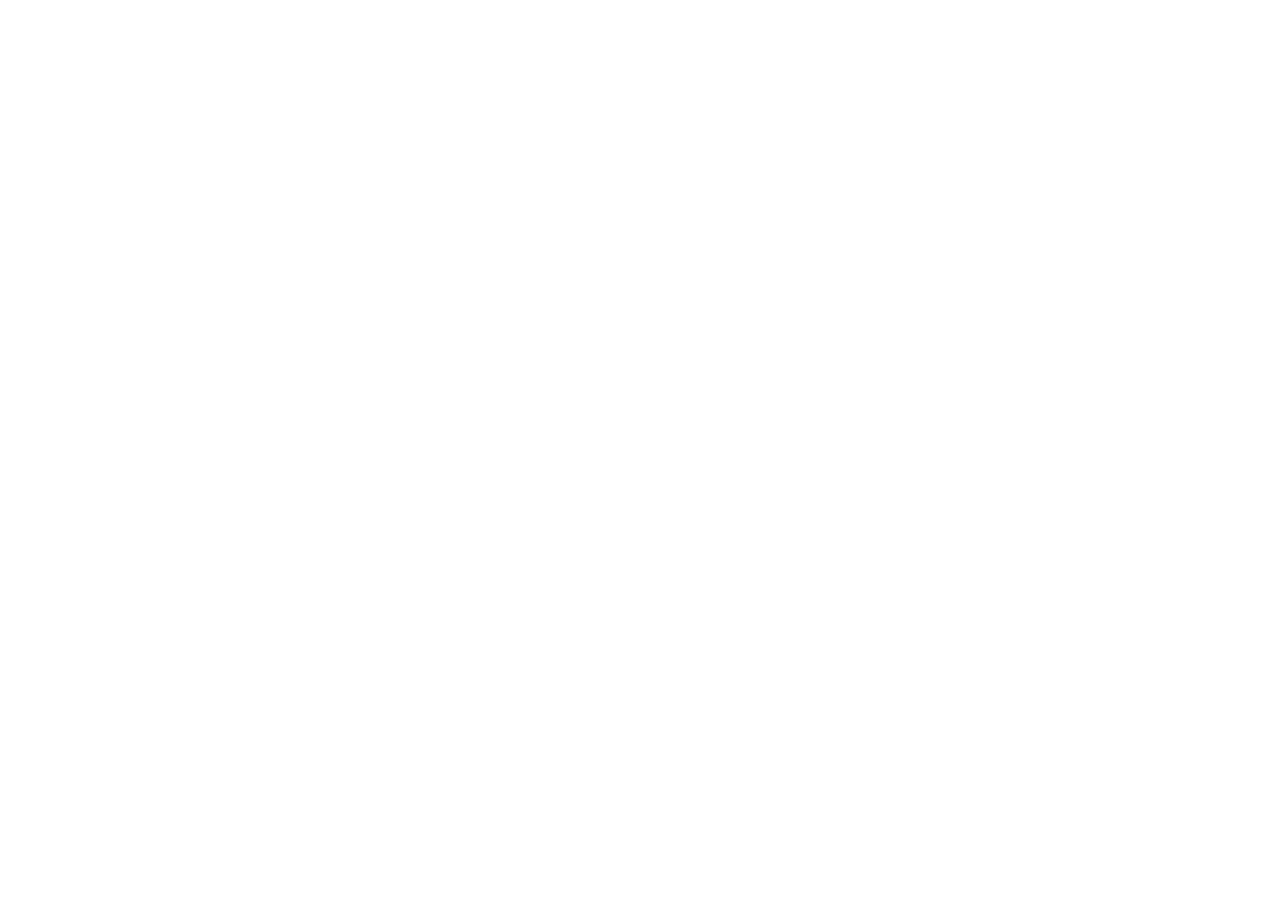
==== index.html @ f28dca0d "init project" ====
<!DOCTYPE html>
<html lang="zh-CN">
<head>
    <meta charset="UTF-8">
    <meta name="viewport" content="width=device-width, initial-scale=1.0, maximum-scale=1.0, minimum-scale=1.0,user-scalable=no">
    <meta http-equiv="X-UA-Compatible" content="ie=edge">
    <title>Document</title>
</head>
<body>

</body>
</html>
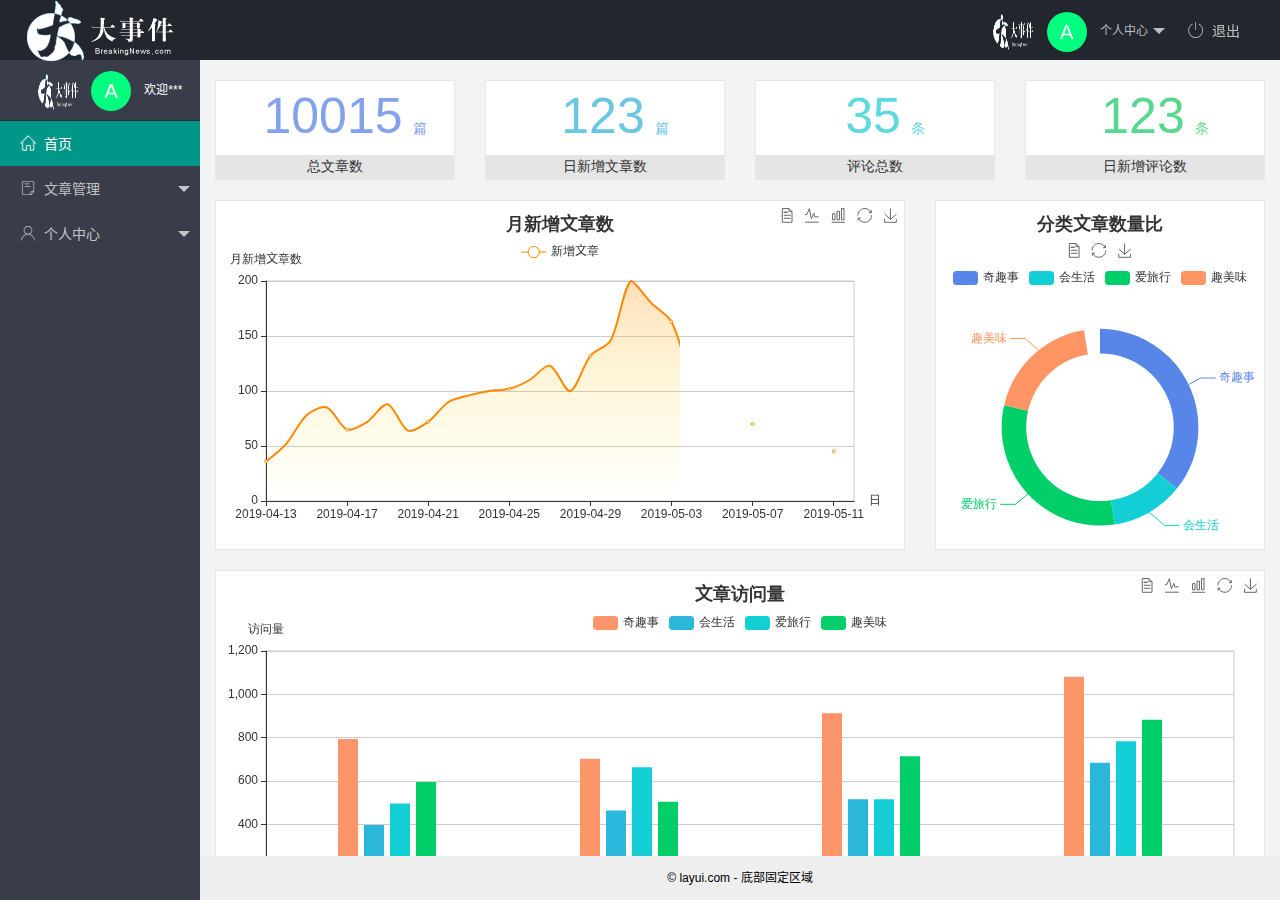
==== commit 247dc248: "完成了主页开发" ====
--- a/index.html
+++ b/index.html
@@ -1,12 +1,88 @@
 <!DOCTYPE html>
 <html lang="zh-CN">
+
 <head>
     <meta charset="UTF-8">
-    <meta name="viewport" content="width=device-width, initial-scale=1.0, maximum-scale=1.0, minimum-scale=1.0,user-scalable=no">
+    <meta name="viewport"
+        content="width=device-width, initial-scale=1.0, maximum-scale=1.0, minimum-scale=1.0,user-scalable=no">
     <meta http-equiv="X-UA-Compatible" content="ie=edge">
-    <title>Document</title>
+    <title>后台主页</title>
+    <link rel="stylesheet" href="./assets/lib/layui/css/layui.css">
+    <link rel="stylesheet" href="./assets/fonts/iconfont.css">
+    <link rel="stylesheet" href="./assets/css/index.css">
 </head>
-<body>
 
+<body class="layui-layout-body">
+    <div class="layui-layout layui-layout-admin">
+        <div class="layui-header">
+            <div class="layui-logo">
+                <img src="./assets/images/logo.png" alt="">
+            </div>
+            <!-- 头部区域（可配合layui已有的水平导航） -->
+            <ul class="layui-nav layui-layout-right">
+                <li class="layui-nav-item">
+                    <a href="javascript:;" class="userinfo">
+                        <img src="./assets/images/logo.png" class="layui-nav-img">
+                        <span class="user-avatar">A</span>
+                        个人中心
+                    </a>
+                    <dl class="layui-nav-child">
+                        <dd><a href="">基本资料</a></dd>
+                        <dd><a href="">更换头像</a></dd>
+                        <dd><a href="">重置密码</a></dd>
+                    </dl>
+                </li>
+                <li class="layui-nav-item">
+                    <a href="javascript:;" id="btnLogout"><span class="iconfont icon-tuichu"></span>退出</a>
+                </li>
+            </ul>
+        </div>
+
+        <div class="layui-side layui-bg-black">
+            <div class="layui-side-scroll">
+                <div class="userinfo">
+                    <img src="./assets/images/logo.png" class="layui-nav-img">
+                    <span class="user-avatar">A</span>
+                    <span id="welcome">欢迎***</span>
+                </div>
+                <!-- 左侧导航区域（可配合layui已有的垂直导航） -->
+                <ul class="layui-nav layui-nav-tree" lay-shrink="all">
+                    <li class="layui-nav-item layui-this"><a href="./home/dashboard.html" target="fm"><span
+                                class="iconfont icon-home"></span>首页</a></li>
+                    <li class="layui-nav-item">
+                        <a class="" href="javascript:;"><span class="iconfont icon-16"></span>文章管理</a>
+                        <dl class="layui-nav-child">
+                            <dd><a href="javascript:;"><i class="layui-icon layui-icon-app"></i> 文章类别</a></dd>
+                            <dd><a href="javascript:;"><i class="layui-icon layui-icon-app"></i>文章列表</a></dd>
+                            <dd><a href="javascript:;"><i class="layui-icon layui-icon-app"></i>发表文章</a></dd>
+                        </dl>
+                    </li>
+                    <li class="layui-nav-item">
+                        <a href="javascript:;"><span class="iconfont icon-user"></span>个人中心</a>
+                        <dl class="layui-nav-child">
+                            <dd><a href="javascript:;"><i class="layui-icon layui-icon-app"></i>基本资料</a></dd>
+                            <dd><a href="javascript:;"><i class="layui-icon layui-icon-app"></i>更换头像</a></dd>
+                            <dd><a href="javascript:;"><i class="layui-icon layui-icon-app"></i>重置密码</a></dd>
+                        </dl>
+                    </li>
+                </ul>
+            </div>
+        </div>
+
+        <div class="layui-body">
+            <!-- 内容主体区域 -->
+            <iframe src="./home/dashboard.html" frameborder="0" name="fm"></iframe>
+        </div>
+
+        <div class="layui-footer">
+            <!-- 底部固定区域 -->
+            © layui.com - 底部固定区域
+        </div>
+    </div>
+    <script src="./assets/lib/layui/layui.all.js"></script>
+    <script src="./assets/lib/jquery.js"></script>
+    <script src="./assets/js/baseAPI.js"></script>
+    <script src="./assets/js/index.js"></script>
 </body>
+
 </html>--- a/assets/lib/layui/css/layui.css
+++ b/assets/lib/layui/css/layui.css
@@ -0,0 +1,2 @@
+/** layui-v2.5.5 MIT License By https://www.layui.com */
+ .layui-inline,img{display:inline-block;vertical-align:middle}h1,h2,h3,h4,h5,h6{font-weight:400}.layui-edge,.layui-header,.layui-inline,.layui-main{position:relative}.layui-body,.layui-edge,.layui-elip{overflow:hidden}.layui-btn,.layui-edge,.layui-inline,img{vertical-align:middle}.layui-btn,.layui-disabled,.layui-icon,.layui-unselect{-moz-user-select:none;-webkit-user-select:none;-ms-user-select:none}.layui-elip,.layui-form-checkbox span,.layui-form-pane .layui-form-label{text-overflow:ellipsis;white-space:nowrap}.layui-breadcrumb,.layui-tree-btnGroup{visibility:hidden}blockquote,body,button,dd,div,dl,dt,form,h1,h2,h3,h4,h5,h6,input,li,ol,p,pre,td,textarea,th,ul{margin:0;padding:0;-webkit-tap-highlight-color:rgba(0,0,0,0)}a:active,a:hover{outline:0}img{border:none}li{list-style:none}table{border-collapse:collapse;border-spacing:0}h4,h5,h6{font-size:100%}button,input,optgroup,option,select,textarea{font-family:inherit;font-size:inherit;font-style:inherit;font-weight:inherit;outline:0}pre{white-space:pre-wrap;white-space:-moz-pre-wrap;white-space:-pre-wrap;white-space:-o-pre-wrap;word-wrap:break-word}body{line-height:24px;font:14px Helvetica Neue,Helvetica,PingFang SC,Tahoma,Arial,sans-serif}hr{height:1px;margin:10px 0;border:0;clear:both}a{color:#333;text-decoration:none}a:hover{color:#777}a cite{font-style:normal;*cursor:pointer}.layui-border-box,.layui-border-box *{box-sizing:border-box}.layui-box,.layui-box *{box-sizing:content-box}.layui-clear{clear:both;*zoom:1}.layui-clear:after{content:'\20';clear:both;*zoom:1;display:block;height:0}.layui-inline{*display:inline;*zoom:1}.layui-edge{display:inline-block;width:0;height:0;border-width:6px;border-style:dashed;border-color:transparent}.layui-edge-top{top:-4px;border-bottom-color:#999;border-bottom-style:solid}.layui-edge-right{border-left-color:#999;border-left-style:solid}.layui-edge-bottom{top:2px;border-top-color:#999;border-top-style:solid}.layui-edge-left{border-right-color:#999;border-right-style:solid}.layui-disabled,.layui-disabled:hover{color:#d2d2d2!important;cursor:not-allowed!important}.layui-circle{border-radius:100%}.layui-show{display:block!important}.layui-hide{display:none!important}@font-face{font-family:layui-icon;src:url(../font/iconfont.eot?v=250);src:url(../font/iconfont.eot?v=250#iefix) format('embedded-opentype'),url(../font/iconfont.woff2?v=250) format('woff2'),url(../font/iconfont.woff?v=250) format('woff'),url(../font/iconfont.ttf?v=250) format('truetype'),url(../font/iconfont.svg?v=250#layui-icon) format('svg')}.layui-icon{font-family:layui-icon!important;font-size:16px;font-style:normal;-webkit-font-smoothing:antialiased;-moz-osx-font-smoothing:grayscale}.layui-icon-reply-fill:before{content:"\e611"}.layui-icon-set-fill:before{content:"\e614"}.layui-icon-menu-fill:before{content:"\e60f"}.layui-icon-search:before{content:"\e615"}.layui-icon-share:before{content:"\e641"}.layui-icon-set-sm:before{content:"\e620"}.layui-icon-engine:before{content:"\e628"}.layui-icon-close:before{content:"\1006"}.layui-icon-close-fill:before{content:"\1007"}.layui-icon-chart-screen:before{content:"\e629"}.layui-icon-star:before{content:"\e600"}.layui-icon-circle-dot:before{content:"\e617"}.layui-icon-chat:before{content:"\e606"}.layui-icon-release:before{content:"\e609"}.layui-icon-list:before{content:"\e60a"}.layui-icon-chart:before{content:"\e62c"}.layui-icon-ok-circle:before{content:"\1005"}.layui-icon-layim-theme:before{content:"\e61b"}.layui-icon-table:before{content:"\e62d"}.layui-icon-right:before{content:"\e602"}.layui-icon-left:before{content:"\e603"}.layui-icon-cart-simple:before{content:"\e698"}.layui-icon-face-cry:before{content:"\e69c"}.layui-icon-face-smile:before{content:"\e6af"}.layui-icon-survey:before{content:"\e6b2"}.layui-icon-tree:before{content:"\e62e"}.layui-icon-upload-circle:before{content:"\e62f"}.layui-icon-add-circle:before{content:"\e61f"}.layui-icon-download-circle:before{content:"\e601"}.layui-icon-templeate-1:before{content:"\e630"}.layui-icon-util:before{content:"\e631"}.layui-icon-face-surprised:before{content:"\e664"}.layui-icon-edit:before{content:"\e642"}.layui-icon-speaker:before{content:"\e645"}.layui-icon-down:before{content:"\e61a"}.layui-icon-file:before{content:"\e621"}.layui-icon-layouts:before{content:"\e632"}.layui-icon-rate-half:before{content:"\e6c9"}.layui-icon-add-circle-fine:before{content:"\e608"}.layui-icon-prev-circle:before{content:"\e633"}.layui-icon-read:before{content:"\e705"}.layui-icon-404:before{content:"\e61c"}.layui-icon-carousel:before{content:"\e634"}.layui-icon-help:before{content:"\e607"}.layui-icon-code-circle:before{content:"\e635"}.layui-icon-water:before{content:"\e636"}.layui-icon-username:before{content:"\e66f"}.layui-icon-find-fill:before{content:"\e670"}.layui-icon-about:before{content:"\e60b"}.layui-icon-location:before{content:"\e715"}.layui-icon-up:before{content:"\e619"}.layui-icon-pause:before{content:"\e651"}.layui-icon-date:before{content:"\e637"}.layui-icon-layim-uploadfile:before{content:"\e61d"}.layui-icon-delete:before{content:"\e640"}.layui-icon-play:before{content:"\e652"}.layui-icon-top:before{content:"\e604"}.layui-icon-friends:before{content:"\e612"}.layui-icon-refresh-3:before{content:"\e9aa"}.layui-icon-ok:before{content:"\e605"}.layui-icon-layer:before{content:"\e638"}.layui-icon-face-smile-fine:before{content:"\e60c"}.layui-icon-dollar:before{content:"\e659"}.layui-icon-group:before{content:"\e613"}.layui-icon-layim-download:before{content:"\e61e"}.layui-icon-picture-fine:before{content:"\e60d"}.layui-icon-link:before{content:"\e64c"}.layui-icon-diamond:before{content:"\e735"}.layui-icon-log:before{content:"\e60e"}.layui-icon-rate-solid:before{content:"\e67a"}.layui-icon-fonts-del:before{content:"\e64f"}.layui-icon-unlink:before{content:"\e64d"}.layui-icon-fonts-clear:before{content:"\e639"}.layui-icon-triangle-r:before{content:"\e623"}.layui-icon-circle:before{content:"\e63f"}.layui-icon-radio:before{content:"\e643"}.layui-icon-align-center:before{content:"\e647"}.layui-icon-align-right:before{content:"\e648"}.layui-icon-align-left:before{content:"\e649"}.layui-icon-loading-1:before{content:"\e63e"}.layui-icon-return:before{content:"\e65c"}.layui-icon-fonts-strong:before{content:"\e62b"}.layui-icon-upload:before{content:"\e67c"}.layui-icon-dialogue:before{content:"\e63a"}.layui-icon-video:before{content:"\e6ed"}.layui-icon-headset:before{content:"\e6fc"}.layui-icon-cellphone-fine:before{content:"\e63b"}.layui-icon-add-1:before{content:"\e654"}.layui-icon-face-smile-b:before{content:"\e650"}.layui-icon-fonts-html:before{content:"\e64b"}.layui-icon-form:before{content:"\e63c"}.layui-icon-cart:before{content:"\e657"}.layui-icon-camera-fill:before{content:"\e65d"}.layui-icon-tabs:before{content:"\e62a"}.layui-icon-fonts-code:before{content:"\e64e"}.layui-icon-fire:before{content:"\e756"}.layui-icon-set:before{content:"\e716"}.layui-icon-fonts-u:before{content:"\e646"}.layui-icon-triangle-d:before{content:"\e625"}.layui-icon-tips:before{content:"\e702"}.layui-icon-picture:before{content:"\e64a"}.layui-icon-more-vertical:before{content:"\e671"}.layui-icon-flag:before{content:"\e66c"}.layui-icon-loading:before{content:"\e63d"}.layui-icon-fonts-i:before{content:"\e644"}.layui-icon-refresh-1:before{content:"\e666"}.layui-icon-rmb:before{content:"\e65e"}.layui-icon-home:before{content:"\e68e"}.layui-icon-user:before{content:"\e770"}.layui-icon-notice:before{content:"\e667"}.layui-icon-login-weibo:before{content:"\e675"}.layui-icon-voice:before{content:"\e688"}.layui-icon-upload-drag:before{content:"\e681"}.layui-icon-login-qq:before{content:"\e676"}.layui-icon-snowflake:before{content:"\e6b1"}.layui-icon-file-b:before{content:"\e655"}.layui-icon-template:before{content:"\e663"}.layui-icon-auz:before{content:"\e672"}.layui-icon-console:before{content:"\e665"}.layui-icon-app:before{content:"\e653"}.layui-icon-prev:before{content:"\e65a"}.layui-icon-website:before{content:"\e7ae"}.layui-icon-next:before{content:"\e65b"}.layui-icon-component:before{content:"\e857"}.layui-icon-more:before{content:"\e65f"}.layui-icon-login-wechat:before{content:"\e677"}.layui-icon-shrink-right:before{content:"\e668"}.layui-icon-spread-left:before{content:"\e66b"}.layui-icon-camera:before{content:"\e660"}.layui-icon-note:before{content:"\e66e"}.layui-icon-refresh:before{content:"\e669"}.layui-icon-female:before{content:"\e661"}.layui-icon-male:before{content:"\e662"}.layui-icon-password:before{content:"\e673"}.layui-icon-senior:before{content:"\e674"}.layui-icon-theme:before{content:"\e66a"}.layui-icon-tread:before{content:"\e6c5"}.layui-icon-praise:before{content:"\e6c6"}.layui-icon-star-fill:before{content:"\e658"}.layui-icon-rate:before{content:"\e67b"}.layui-icon-template-1:before{content:"\e656"}.layui-icon-vercode:before{content:"\e679"}.layui-icon-cellphone:before{content:"\e678"}.layui-icon-screen-full:before{content:"\e622"}.layui-icon-screen-restore:before{content:"\e758"}.layui-icon-cols:before{content:"\e610"}.layui-icon-export:before{content:"\e67d"}.layui-icon-print:before{content:"\e66d"}.layui-icon-slider:before{content:"\e714"}.layui-icon-addition:before{content:"\e624"}.layui-icon-subtraction:before{content:"\e67e"}.layui-icon-service:before{content:"\e626"}.layui-icon-transfer:before{content:"\e691"}.layui-main{width:1140px;margin:0 auto}.layui-header{z-index:1000;height:60px}.layui-header a:hover{transition:all .5s;-webkit-transition:all .5s}.layui-side{position:fixed;left:0;top:0;bottom:0;z-index:999;width:200px;overflow-x:hidden}.layui-side-scroll{position:relative;width:220px;height:100%;overflow-x:hidden}.layui-body{position:absolute;left:200px;right:0;top:0;bottom:0;z-index:998;width:auto;overflow-y:auto;box-sizing:border-box}.layui-layout-body{overflow:hidden}.layui-layout-admin .layui-header{background-color:#23262E}.layui-layout-admin .layui-side{top:60px;width:200px;overflow-x:hidden}.layui-layout-admin .layui-body{position:fixed;top:60px;bottom:44px}.layui-layout-admin .layui-main{width:auto;margin:0 15px}.layui-layout-admin .layui-footer{position:fixed;left:200px;right:0;bottom:0;height:44px;line-height:44px;padding:0 15px;background-color:#eee}.layui-layout-admin .layui-logo{position:absolute;left:0;top:0;width:200px;height:100%;line-height:60px;text-align:center;color:#009688;font-size:16px}.layui-layout-admin .layui-header .layui-nav{background:0 0}.layui-layout-left{position:absolute!important;left:200px;top:0}.layui-layout-right{position:absolute!important;right:0;top:0}.layui-container{position:relative;margin:0 auto;padding:0 15px;box-sizing:border-box}.layui-fluid{position:relative;margin:0 auto;padding:0 15px}.layui-row:after,.layui-row:before{content:'';display:block;clear:both}.layui-col-lg1,.layui-col-lg10,.layui-col-lg11,.layui-col-lg12,.layui-col-lg2,.layui-col-lg3,.layui-col-lg4,.layui-col-lg5,.layui-col-lg6,.layui-col-lg7,.layui-col-lg8,.layui-col-lg9,.layui-col-md1,.layui-col-md10,.layui-col-md11,.layui-col-md12,.layui-col-md2,.layui-col-md3,.layui-col-md4,.layui-col-md5,.layui-col-md6,.layui-col-md7,.layui-col-md8,.layui-col-md9,.layui-col-sm1,.layui-col-sm10,.layui-col-sm11,.layui-col-sm12,.layui-col-sm2,.layui-col-sm3,.layui-col-sm4,.layui-col-sm5,.layui-col-sm6,.layui-col-sm7,.layui-col-sm8,.layui-col-sm9,.layui-col-xs1,.layui-col-xs10,.layui-col-xs11,.layui-col-xs12,.layui-col-xs2,.layui-col-xs3,.layui-col-xs4,.layui-col-xs5,.layui-col-xs6,.layui-col-xs7,.layui-col-xs8,.layui-col-xs9{position:relative;display:block;box-sizing:border-box}.layui-col-xs1,.layui-col-xs10,.layui-col-xs11,.layui-col-xs12,.layui-col-xs2,.layui-col-xs3,.layui-col-xs4,.layui-col-xs5,.layui-col-xs6,.layui-col-xs7,.layui-col-xs8,.layui-col-xs9{float:left}.layui-col-xs1{width:8.33333333%}.layui-col-xs2{width:16.66666667%}.layui-col-xs3{width:25%}.layui-col-xs4{width:33.33333333%}.layui-col-xs5{width:41.66666667%}.layui-col-xs6{width:50%}.layui-col-xs7{width:58.33333333%}.layui-col-xs8{width:66.66666667%}.layui-col-xs9{width:75%}.layui-col-xs10{width:83.33333333%}.layui-col-xs11{width:91.66666667%}.layui-col-xs12{width:100%}.layui-col-xs-offset1{margin-left:8.33333333%}.layui-col-xs-offset2{margin-left:16.66666667%}.layui-col-xs-offset3{margin-left:25%}.layui-col-xs-offset4{margin-left:33.33333333%}.layui-col-xs-offset5{margin-left:41.66666667%}.layui-col-xs-offset6{margin-left:50%}.layui-col-xs-offset7{margin-left:58.33333333%}.layui-col-xs-offset8{margin-left:66.66666667%}.layui-col-xs-offset9{margin-left:75%}.layui-col-xs-offset10{margin-left:83.33333333%}.layui-col-xs-offset11{margin-left:91.66666667%}.layui-col-xs-offset12{margin-left:100%}@media screen and (max-width:768px){.layui-hide-xs{display:none!important}.layui-show-xs-block{display:block!important}.layui-show-xs-inline{display:inline!important}.layui-show-xs-inline-block{display:inline-block!important}}@media screen and (min-width:768px){.layui-container{width:750px}.layui-hide-sm{display:none!important}.layui-show-sm-block{display:block!important}.layui-show-sm-inline{display:inline!important}.layui-show-sm-inline-block{display:inline-block!important}.layui-col-sm1,.layui-col-sm10,.layui-col-sm11,.layui-col-sm12,.layui-col-sm2,.layui-col-sm3,.layui-col-sm4,.layui-col-sm5,.layui-col-sm6,.layui-col-sm7,.layui-col-sm8,.layui-col-sm9{float:left}.layui-col-sm1{width:8.33333333%}.layui-col-sm2{width:16.66666667%}.layui-col-sm3{width:25%}.layui-col-sm4{width:33.33333333%}.layui-col-sm5{width:41.66666667%}.layui-col-sm6{width:50%}.layui-col-sm7{width:58.33333333%}.layui-col-sm8{width:66.66666667%}.layui-col-sm9{width:75%}.layui-col-sm10{width:83.33333333%}.layui-col-sm11{width:91.66666667%}.layui-col-sm12{width:100%}.layui-col-sm-offset1{margin-left:8.33333333%}.layui-col-sm-offset2{margin-left:16.66666667%}.layui-col-sm-offset3{margin-left:25%}.layui-col-sm-offset4{margin-left:33.33333333%}.layui-col-sm-offset5{margin-left:41.66666667%}.layui-col-sm-offset6{margin-left:50%}.layui-col-sm-offset7{margin-left:58.33333333%}.layui-col-sm-offset8{margin-left:66.66666667%}.layui-col-sm-offset9{margin-left:75%}.layui-col-sm-offset10{margin-left:83.33333333%}.layui-col-sm-offset11{margin-left:91.66666667%}.layui-col-sm-offset12{margin-left:100%}}@media screen and (min-width:992px){.layui-container{width:970px}.layui-hide-md{display:none!important}.layui-show-md-block{display:block!important}.layui-show-md-inline{display:inline!important}.layui-show-md-inline-block{display:inline-block!important}.layui-col-md1,.layui-col-md10,.layui-col-md11,.layui-col-md12,.layui-col-md2,.layui-col-md3,.layui-col-md4,.layui-col-md5,.layui-col-md6,.layui-col-md7,.layui-col-md8,.layui-col-md9{float:left}.layui-col-md1{width:8.33333333%}.layui-col-md2{width:16.66666667%}.layui-col-md3{width:25%}.layui-col-md4{width:33.33333333%}.layui-col-md5{width:41.66666667%}.layui-col-md6{width:50%}.layui-col-md7{width:58.33333333%}.layui-col-md8{width:66.66666667%}.layui-col-md9{width:75%}.layui-col-md10{width:83.33333333%}.layui-col-md11{width:91.66666667%}.layui-col-md12{width:100%}.layui-col-md-offset1{margin-left:8.33333333%}.layui-col-md-offset2{margin-left:16.66666667%}.layui-col-md-offset3{margin-left:25%}.layui-col-md-offset4{margin-left:33.33333333%}.layui-col-md-offset5{margin-left:41.66666667%}.layui-col-md-offset6{margin-left:50%}.layui-col-md-offset7{margin-left:58.33333333%}.layui-col-md-offset8{margin-left:66.66666667%}.layui-col-md-offset9{margin-left:75%}.layui-col-md-offset10{margin-left:83.33333333%}.layui-col-md-offset11{margin-left:91.66666667%}.layui-col-md-offset12{margin-left:100%}}@media screen and (min-width:1200px){.layui-container{width:1170px}.layui-hide-lg{display:none!important}.layui-show-lg-block{display:block!important}.layui-show-lg-inline{display:inline!important}.layui-show-lg-inline-block{display:inline-block!important}.layui-col-lg1,.layui-col-lg10,.layui-col-lg11,.layui-col-lg12,.layui-col-lg2,.layui-col-lg3,.layui-col-lg4,.layui-col-lg5,.layui-col-lg6,.layui-col-lg7,.layui-col-lg8,.layui-col-lg9{float:left}.layui-col-lg1{width:8.33333333%}.layui-col-lg2{width:16.66666667%}.layui-col-lg3{width:25%}.layui-col-lg4{width:33.33333333%}.layui-col-lg5{width:41.66666667%}.layui-col-lg6{width:50%}.layui-col-lg7{width:58.33333333%}.layui-col-lg8{width:66.66666667%}.layui-col-lg9{width:75%}.layui-col-lg10{width:83.33333333%}.layui-col-lg11{width:91.66666667%}.layui-col-lg12{width:100%}.layui-col-lg-offset1{margin-left:8.33333333%}.layui-col-lg-offset2{margin-left:16.66666667%}.layui-col-lg-offset3{margin-left:25%}.layui-col-lg-offset4{margin-left:33.33333333%}.layui-col-lg-offset5{margin-left:41.66666667%}.layui-col-lg-offset6{margin-left:50%}.layui-col-lg-offset7{margin-left:58.33333333%}.layui-col-lg-offset8{margin-left:66.66666667%}.layui-col-lg-offset9{margin-left:75%}.layui-col-lg-offset10{margin-left:83.33333333%}.layui-col-lg-offset11{margin-left:91.66666667%}.layui-col-lg-offset12{margin-left:100%}}.layui-col-space1{margin:-.5px}.layui-col-space1>*{padding:.5px}.layui-col-space3{margin:-1.5px}.layui-col-space3>*{padding:1.5px}.layui-col-space5{margin:-2.5px}.layui-col-space5>*{padding:2.5px}.layui-col-space8{margin:-3.5px}.layui-col-space8>*{padding:3.5px}.layui-col-space10{margin:-5px}.layui-col-space10>*{padding:5px}.layui-col-space12{margin:-6px}.layui-col-space12>*{padding:6px}.layui-col-space15{margin:-7.5px}.layui-col-space15>*{padding:7.5px}.layui-col-space18{margin:-9px}.layui-col-space18>*{padding:9px}.layui-col-space20{margin:-10px}.layui-col-space20>*{padding:10px}.layui-col-space22{margin:-11px}.layui-col-space22>*{padding:11px}.layui-col-space25{margin:-12.5px}.layui-col-space25>*{padding:12.5px}.layui-col-space30{margin:-15px}.layui-col-space30>*{padding:15px}.layui-btn,.layui-input,.layui-select,.layui-textarea,.layui-upload-button{outline:0;-webkit-appearance:none;transition:all .3s;-webkit-transition:all .3s;box-sizing:border-box}.layui-elem-quote{margin-bottom:10px;padding:15px;line-height:22px;border-left:5px solid #009688;border-radius:0 2px 2px 0;background-color:#f2f2f2}.layui-quote-nm{border-style:solid;border-width:1px 1px 1px 5px;background:0 0}.layui-elem-field{margin-bottom:10px;padding:0;border-width:1px;border-style:solid}.layui-elem-field legend{margin-left:20px;padding:0 10px;font-size:20px;font-weight:300}.layui-field-title{margin:10px 0 20px;border-width:1px 0 0}.layui-field-box{padding:10px 15px}.layui-field-title .layui-field-box{padding:10px 0}.layui-progress{position:relative;height:6px;border-radius:20px;background-color:#e2e2e2}.layui-progress-bar{position:absolute;left:0;top:0;width:0;max-width:100%;height:6px;border-radius:20px;text-align:right;background-color:#5FB878;transition:all .3s;-webkit-transition:all .3s}.layui-progress-big,.layui-progress-big .layui-progress-bar{height:18px;line-height:18px}.layui-progress-text{position:relative;top:-20px;line-height:18px;font-size:12px;color:#666}.layui-progress-big .layui-progress-text{position:static;padding:0 10px;color:#fff}.layui-collapse{border-width:1px;border-style:solid;border-radius:2px}.layui-colla-content,.layui-colla-item{border-top-width:1px;border-top-style:solid}.layui-colla-item:first-child{border-top:none}.layui-colla-title{position:relative;height:42px;line-height:42px;padding:0 15px 0 35px;color:#333;background-color:#f2f2f2;cursor:pointer;font-size:14px;overflow:hidden}.layui-colla-content{display:none;padding:10px 15px;line-height:22px;color:#666}.layui-colla-icon{position:absolute;left:15px;top:0;font-size:14px}.layui-card{margin-bottom:15px;border-radius:2px;background-color:#fff;box-shadow:0 1px 2px 0 rgba(0,0,0,.05)}.layui-card:last-child{margin-bottom:0}.layui-card-header{position:relative;height:42px;line-height:42px;padding:0 15px;border-bottom:1px solid #f6f6f6;color:#333;border-radius:2px 2px 0 0;font-size:14px}.layui-bg-black,.layui-bg-blue,.layui-bg-cyan,.layui-bg-green,.layui-bg-orange,.layui-bg-red{color:#fff!important}.layui-card-body{position:relative;padding:10px 15px;line-height:24px}.layui-card-body[pad15]{padding:15px}.layui-card-body[pad20]{padding:20px}.layui-card-body .layui-table{margin:5px 0}.layui-card .layui-tab{margin:0}.layui-panel-window{position:relative;padding:15px;border-radius:0;border-top:5px solid #E6E6E6;background-color:#fff}.layui-auxiliar-moving{position:fixed;left:0;right:0;top:0;bottom:0;width:100%;height:100%;background:0 0;z-index:9999999999}.layui-form-label,.layui-form-mid,.layui-form-select,.layui-input-block,.layui-input-inline,.layui-textarea{position:relative}.layui-bg-red{background-color:#FF5722!important}.layui-bg-orange{background-color:#FFB800!important}.layui-bg-green{background-color:#009688!important}.layui-bg-cyan{background-color:#2F4056!important}.layui-bg-blue{background-color:#1E9FFF!important}.layui-bg-black{background-color:#393D49!important}.layui-bg-gray{background-color:#eee!important;color:#666!important}.layui-badge-rim,.layui-colla-content,.layui-colla-item,.layui-collapse,.layui-elem-field,.layui-form-pane .layui-form-item[pane],.layui-form-pane .layui-form-label,.layui-input,.layui-layedit,.layui-layedit-tool,.layui-quote-nm,.layui-select,.layui-tab-bar,.layui-tab-card,.layui-tab-title,.layui-tab-title .layui-this:after,.layui-textarea{border-color:#e6e6e6}.layui-timeline-item:before,hr{background-color:#e6e6e6}.layui-text{line-height:22px;font-size:14px;color:#666}.layui-text h1,.layui-text h2,.layui-text h3{font-weight:500;color:#333}.layui-text h1{font-size:30px}.layui-text h2{font-size:24px}.layui-text h3{font-size:18px}.layui-text a:not(.layui-btn){color:#01AAED}.layui-text a:not(.layui-btn):hover{text-decoration:underline}.layui-text ul{padding:5px 0 5px 15px}.layui-text ul li{margin-top:5px;list-style-type:disc}.layui-text em,.layui-word-aux{color:#999!important;padding:0 5px!important}.layui-btn{display:inline-block;height:38px;line-height:38px;padding:0 18px;background-color:#009688;color:#fff;white-space:nowrap;text-align:center;font-size:14px;border:none;border-radius:2px;cursor:pointer}.layui-btn:hover{opacity:.8;filter:alpha(opacity=80);color:#fff}.layui-btn:active{opacity:1;filter:alpha(opacity=100)}.layui-btn+.layui-btn{margin-left:10px}.layui-btn-container{font-size:0}.layui-btn-container .layui-btn{margin-right:10px;margin-bottom:10px}.layui-btn-container .layui-btn+.layui-btn{margin-left:0}.layui-table .layui-btn-container .layui-btn{margin-bottom:9px}.layui-btn-radius{border-radius:100px}.layui-btn .layui-icon{margin-right:3px;font-size:18px;vertical-align:bottom;vertical-align:middle\9}.layui-btn-primary{border:1px solid #C9C9C9;background-color:#fff;color:#555}.layui-btn-primary:hover{border-color:#009688;color:#333}.layui-btn-normal{background-color:#1E9FFF}.layui-btn-warm{background-color:#FFB800}.layui-btn-danger{background-color:#FF5722}.layui-btn-checked{background-color:#5FB878}.layui-btn-disabled,.layui-btn-disabled:active,.layui-btn-disabled:hover{border:1px solid #e6e6e6;background-color:#FBFBFB;color:#C9C9C9;cursor:not-allowed;opacity:1}.layui-btn-lg{height:44px;line-height:44px;padding:0 25px;font-size:16px}.layui-btn-sm{height:30px;line-height:30px;padding:0 10px;font-size:12px}.layui-btn-sm i{font-size:16px!important}.layui-btn-xs{height:22px;line-height:22px;padding:0 5px;font-size:12px}.layui-btn-xs i{font-size:14px!important}.layui-btn-group{display:inline-block;vertical-align:middle;font-size:0}.layui-btn-group .layui-btn{margin-left:0!important;margin-right:0!important;border-left:1px solid rgba(255,255,255,.5);border-radius:0}.layui-btn-group .layui-btn-primary{border-left:none}.layui-btn-group .layui-btn-primary:hover{border-color:#C9C9C9;color:#009688}.layui-btn-group .layui-btn:first-child{border-left:none;border-radius:2px 0 0 2px}.layui-btn-group .layui-btn-primary:first-child{border-left:1px solid #c9c9c9}.layui-btn-group .layui-btn:last-child{border-radius:0 2px 2px 0}.layui-btn-group .layui-btn+.layui-btn{margin-left:0}.layui-btn-group+.layui-btn-group{margin-left:10px}.layui-btn-fluid{width:100%}.layui-input,.layui-select,.layui-textarea{height:38px;line-height:1.3;line-height:38px\9;border-width:1px;border-style:solid;background-color:#fff;border-radius:2px}.layui-input::-webkit-input-placeholder,.layui-select::-webkit-input-placeholder,.layui-textarea::-webkit-input-placeholder{line-height:1.3}.layui-input,.layui-textarea{display:block;width:100%;padding-left:10px}.layui-input:hover,.layui-textarea:hover{border-color:#D2D2D2!important}.layui-input:focus,.layui-textarea:focus{border-color:#C9C9C9!important}.layui-textarea{min-height:100px;height:auto;line-height:20px;padding:6px 10px;resize:vertical}.layui-select{padding:0 10px}.layui-form input[type=checkbox],.layui-form input[type=radio],.layui-form select{display:none}.layui-form [lay-ignore]{display:initial}.layui-form-item{margin-bottom:15px;clear:both;*zoom:1}.layui-form-item:after{content:'\20';clear:both;*zoom:1;display:block;height:0}.layui-form-label{float:left;display:block;padding:9px 15px;width:80px;font-weight:400;line-height:20px;text-align:right}.layui-form-label-col{display:block;float:none;padding:9px 0;line-height:20px;text-align:left}.layui-form-item .layui-inline{margin-bottom:5px;margin-right:10px}.layui-input-block{margin-left:110px;min-height:36px}.layui-input-inline{display:inline-block;vertical-align:middle}.layui-form-item .layui-input-inline{float:left;width:190px;margin-right:10px}.layui-form-text .layui-input-inline{width:auto}.layui-form-mid{float:left;display:block;padding:9px 0!important;line-height:20px;margin-right:10px}.layui-form-danger+.layui-form-select .layui-input,.layui-form-danger:focus{border-color:#FF5722!important}.layui-form-select .layui-input{padding-right:30px;cursor:pointer}.layui-form-select .layui-edge{position:absolute;right:10px;top:50%;margin-top:-3px;cursor:pointer;border-width:6px;border-top-color:#c2c2c2;border-top-style:solid;transition:all .3s;-webkit-transition:all .3s}.layui-form-select dl{display:none;position:absolute;left:0;top:42px;padding:5px 0;z-index:899;min-width:100%;border:1px solid #d2d2d2;max-height:300px;overflow-y:auto;background-color:#fff;border-radius:2px;box-shadow:0 2px 4px rgba(0,0,0,.12);box-sizing:border-box}.layui-form-select dl dd,.layui-form-select dl dt{padding:0 10px;line-height:36px;white-space:nowrap;overflow:hidden;text-overflow:ellipsis}.layui-form-select dl dt{font-size:12px;color:#999}.layui-form-select dl dd{cursor:pointer}.layui-form-select dl dd:hover{background-color:#f2f2f2;-webkit-transition:.5s all;transition:.5s all}.layui-form-select .layui-select-group dd{padding-left:20px}.layui-form-select dl dd.layui-select-tips{padding-left:10px!important;color:#999}.layui-form-select dl dd.layui-this{background-color:#5FB878;color:#fff}.layui-form-checkbox,.layui-form-select dl dd.layui-disabled{background-color:#fff}.layui-form-selected dl{display:block}.layui-form-checkbox,.layui-form-checkbox *,.layui-form-switch{display:inline-block;vertical-align:middle}.layui-form-selected .layui-edge{margin-top:-9px;-webkit-transform:rotate(180deg);transform:rotate(180deg);margin-top:-3px\9}:root .layui-form-selected .layui-edge{margin-top:-9px\0/IE9}.layui-form-selectup dl{top:auto;bottom:42px}.layui-select-none{margin:5px 0;text-align:center;color:#999}.layui-select-disabled .layui-disabled{border-color:#eee!important}.layui-select-disabled .layui-edge{border-top-color:#d2d2d2}.layui-form-checkbox{position:relative;height:30px;line-height:30px;margin-right:10px;padding-right:30px;cursor:pointer;font-size:0;-webkit-transition:.1s linear;transition:.1s linear;box-sizing:border-box}.layui-form-checkbox span{padding:0 10px;height:100%;font-size:14px;border-radius:2px 0 0 2px;background-color:#d2d2d2;color:#fff;overflow:hidden}.layui-form-checkbox:hover span{background-color:#c2c2c2}.layui-form-checkbox i{position:absolute;right:0;top:0;width:30px;height:28px;border:1px solid #d2d2d2;border-left:none;border-radius:0 2px 2px 0;color:#fff;font-size:20px;text-align:center}.layui-form-checkbox:hover i{border-color:#c2c2c2;color:#c2c2c2}.layui-form-checked,.layui-form-checked:hover{border-color:#5FB878}.layui-form-checked span,.layui-form-checked:hover span{background-color:#5FB878}.layui-form-checked i,.layui-form-checked:hover i{color:#5FB878}.layui-form-item .layui-form-checkbox{margin-top:4px}.layui-form-checkbox[lay-skin=primary]{height:auto!important;line-height:normal!important;min-width:18px;min-height:18px;border:none!important;margin-right:0;padding-left:28px;padding-right:0;background:0 0}.layui-form-checkbox[lay-skin=primary] span{padding-left:0;padding-right:15px;line-height:18px;background:0 0;color:#666}.layui-form-checkbox[lay-skin=primary] i{right:auto;left:0;width:16px;height:16px;line-height:16px;border:1px solid #d2d2d2;font-size:12px;border-radius:2px;background-color:#fff;-webkit-transition:.1s linear;transition:.1s linear}.layui-form-checkbox[lay-skin=primary]:hover i{border-color:#5FB878;color:#fff}.layui-form-checked[lay-skin=primary] i{border-color:#5FB878!important;background-color:#5FB878;color:#fff}.layui-checkbox-disbaled[lay-skin=primary] span{background:0 0!important;color:#c2c2c2}.layui-checkbox-disbaled[lay-skin=primary]:hover i{border-color:#d2d2d2}.layui-form-item .layui-form-checkbox[lay-skin=primary]{margin-top:10px}.layui-form-switch{position:relative;height:22px;line-height:22px;min-width:35px;padding:0 5px;margin-top:8px;border:1px solid #d2d2d2;border-radius:20px;cursor:pointer;background-color:#fff;-webkit-transition:.1s linear;transition:.1s linear}.layui-form-switch i{position:absolute;left:5px;top:3px;width:16px;height:16px;border-radius:20px;background-color:#d2d2d2;-webkit-transition:.1s linear;transition:.1s linear}.layui-form-switch em{position:relative;top:0;width:25px;margin-left:21px;padding:0!important;text-align:center!important;color:#999!important;font-style:normal!important;font-size:12px}.layui-form-onswitch{border-color:#5FB878;background-color:#5FB878}.layui-checkbox-disbaled,.layui-checkbox-disbaled i{border-color:#e2e2e2!important}.layui-form-onswitch i{left:100%;margin-left:-21px;background-color:#fff}.layui-form-onswitch em{margin-left:5px;margin-right:21px;color:#fff!important}.layui-checkbox-disbaled span{background-color:#e2e2e2!important}.layui-checkbox-disbaled:hover i{color:#fff!important}[lay-radio]{display:none}.layui-form-radio,.layui-form-radio *{display:inline-block;vertical-align:middle}.layui-form-radio{line-height:28px;margin:6px 10px 0 0;padding-right:10px;cursor:pointer;font-size:0}.layui-form-radio *{font-size:14px}.layui-form-radio>i{margin-right:8px;font-size:22px;color:#c2c2c2}.layui-form-radio>i:hover,.layui-form-radioed>i{color:#5FB878}.layui-radio-disbaled>i{color:#e2e2e2!important}.layui-form-pane .layui-form-label{width:110px;padding:8px 15px;height:38px;line-height:20px;border-width:1px;border-style:solid;border-radius:2px 0 0 2px;text-align:center;background-color:#FBFBFB;overflow:hidden;box-sizing:border-box}.layui-form-pane .layui-input-inline{margin-left:-1px}.layui-form-pane .layui-input-block{margin-left:110px;left:-1px}.layui-form-pane .layui-input{border-radius:0 2px 2px 0}.layui-form-pane .layui-form-text .layui-form-label{float:none;width:100%;border-radius:2px;box-sizing:border-box;text-align:left}.layui-form-pane .layui-form-text .layui-input-inline{display:block;margin:0;top:-1px;clear:both}.layui-form-pane .layui-form-text .layui-input-block{margin:0;left:0;top:-1px}.layui-form-pane .layui-form-text .layui-textarea{min-height:100px;border-radius:0 0 2px 2px}.layui-form-pane .layui-form-checkbox{margin:4px 0 4px 10px}.layui-form-pane .layui-form-radio,.layui-form-pane .layui-form-switch{margin-top:6px;margin-left:10px}.layui-form-pane .layui-form-item[pane]{position:relative;border-width:1px;border-style:solid}.layui-form-pane .layui-form-item[pane] .layui-form-label{position:absolute;left:0;top:0;height:100%;border-width:0 1px 0 0}.layui-form-pane .layui-form-item[pane] .layui-input-inline{margin-left:110px}@media screen and (max-width:450px){.layui-form-item .layui-form-label{text-overflow:ellipsis;overflow:hidden;white-space:nowrap}.layui-form-item .layui-inline{display:block;margin-right:0;margin-bottom:20px;clear:both}.layui-form-item .layui-inline:after{content:'\20';clear:both;display:block;height:0}.layui-form-item .layui-input-inline{display:block;float:none;left:-3px;width:auto;margin:0 0 10px 112px}.layui-form-item .layui-input-inline+.layui-form-mid{margin-left:110px;top:-5px;padding:0}.layui-form-item .layui-form-checkbox{margin-right:5px;margin-bottom:5px}}.layui-layedit{border-width:1px;border-style:solid;border-radius:2px}.layui-layedit-tool{padding:3px 5px;border-bottom-width:1px;border-bottom-style:solid;font-size:0}.layedit-tool-fixed{position:fixed;top:0;border-top:1px solid #e2e2e2}.layui-layedit-tool .layedit-tool-mid,.layui-layedit-tool .layui-icon{display:inline-block;vertical-align:middle;text-align:center;font-size:14px}.layui-layedit-tool .layui-icon{position:relative;width:32px;height:30px;line-height:30px;margin:3px 5px;color:#777;cursor:pointer;border-radius:2px}.layui-layedit-tool .layui-icon:hover{color:#393D49}.layui-layedit-tool .layui-icon:active{color:#000}.layui-layedit-tool .layedit-tool-active{background-color:#e2e2e2;color:#000}.layui-layedit-tool .layui-disabled,.layui-layedit-tool .layui-disabled:hover{color:#d2d2d2;cursor:not-allowed}.layui-layedit-tool .layedit-tool-mid{width:1px;height:18px;margin:0 10px;background-color:#d2d2d2}.layedit-tool-html{width:50px!important;font-size:30px!important}.layedit-tool-b,.layedit-tool-code,.layedit-tool-help{font-size:16px!important}.layedit-tool-d,.layedit-tool-face,.layedit-tool-image,.layedit-tool-unlink{font-size:18px!important}.layedit-tool-image input{position:absolute;font-size:0;left:0;top:0;width:100%;height:100%;opacity:.01;filter:Alpha(opacity=1);cursor:pointer}.layui-layedit-iframe iframe{display:block;width:100%}#LAY_layedit_code{overflow:hidden}.layui-laypage{display:inline-block;*display:inline;*zoom:1;vertical-align:middle;margin:10px 0;font-size:0}.layui-laypage>a:first-child,.layui-laypage>a:first-child em{border-radius:2px 0 0 2px}.layui-laypage>a:last-child,.layui-laypage>a:last-child em{border-radius:0 2px 2px 0}.layui-laypage>:first-child{margin-left:0!important}.layui-laypage>:last-child{margin-right:0!important}.layui-laypage a,.layui-laypage button,.layui-laypage input,.layui-laypage select,.layui-laypage span{border:1px solid #e2e2e2}.layui-laypage a,.layui-laypage span{display:inline-block;*display:inline;*zoom:1;vertical-align:middle;padding:0 15px;height:28px;line-height:28px;margin:0 -1px 5px 0;background-color:#fff;color:#333;font-size:12px}.layui-flow-more a *,.layui-laypage input,.layui-table-view select[lay-ignore]{display:inline-block}.layui-laypage a:hover{color:#009688}.layui-laypage em{font-style:normal}.layui-laypage .layui-laypage-spr{color:#999;font-weight:700}.layui-laypage a{text-decoration:none}.layui-laypage .layui-laypage-curr{position:relative}.layui-laypage .layui-laypage-curr em{position:relative;color:#fff}.layui-laypage .layui-laypage-curr .layui-laypage-em{position:absolute;left:-1px;top:-1px;padding:1px;width:100%;height:100%;background-color:#009688}.layui-laypage-em{border-radius:2px}.layui-laypage-next em,.layui-laypage-prev em{font-family:Sim sun;font-size:16px}.layui-laypage .layui-laypage-count,.layui-laypage .layui-laypage-limits,.layui-laypage .layui-laypage-refresh,.layui-laypage .layui-laypage-skip{margin-left:10px;margin-right:10px;padding:0;border:none}.layui-laypage .layui-laypage-limits,.layui-laypage .layui-laypage-refresh{vertical-align:top}.layui-laypage .layui-laypage-refresh i{font-size:18px;cursor:pointer}.layui-laypage select{height:22px;padding:3px;border-radius:2px;cursor:pointer}.layui-laypage .layui-laypage-skip{height:30px;line-height:30px;color:#999}.layui-laypage button,.layui-laypage input{height:30px;line-height:30px;border-radius:2px;vertical-align:top;background-color:#fff;box-sizing:border-box}.layui-laypage input{width:40px;margin:0 10px;padding:0 3px;text-align:center}.layui-laypage input:focus,.layui-laypage select:focus{border-color:#009688!important}.layui-laypage button{margin-left:10px;padding:0 10px;cursor:pointer}.layui-table,.layui-table-view{margin:10px 0}.layui-flow-more{margin:10px 0;text-align:center;color:#999;font-size:14px}.layui-flow-more a{height:32px;line-height:32px}.layui-flow-more a *{vertical-align:top}.layui-flow-more a cite{padding:0 20px;border-radius:3px;background-color:#eee;color:#333;font-style:normal}.layui-flow-more a cite:hover{opacity:.8}.layui-flow-more a i{font-size:30px;color:#737383}.layui-table{width:100%;background-color:#fff;color:#666}.layui-table tr{transition:all .3s;-webkit-transition:all .3s}.layui-table th{text-align:left;font-weight:400}.layui-table tbody tr:hover,.layui-table thead tr,.layui-table-click,.layui-table-header,.layui-table-hover,.layui-table-mend,.layui-table-patch,.layui-table-tool,.layui-table-total,.layui-table-total tr,.layui-table[lay-even] tr:nth-child(even){background-color:#f2f2f2}.layui-table td,.layui-table th,.layui-table-col-set,.layui-table-fixed-r,.layui-table-grid-down,.layui-table-header,.layui-table-page,.layui-table-tips-main,.layui-table-tool,.layui-table-total,.layui-table-view,.layui-table[lay-skin=line],.layui-table[lay-skin=row]{border-width:1px;border-style:solid;border-color:#e6e6e6}.layui-table td,.layui-table th{position:relative;padding:9px 15px;min-height:20px;line-height:20px;font-size:14px}.layui-table[lay-skin=line] td,.layui-table[lay-skin=line] th{border-width:0 0 1px}.layui-table[lay-skin=row] td,.layui-table[lay-skin=row] th{border-width:0 1px 0 0}.layui-table[lay-skin=nob] td,.layui-table[lay-skin=nob] th{border:none}.layui-table img{max-width:100px}.layui-table[lay-size=lg] td,.layui-table[lay-size=lg] th{padding:15px 30px}.layui-table-view .layui-table[lay-size=lg] .layui-table-cell{height:40px;line-height:40px}.layui-table[lay-size=sm] td,.layui-table[lay-size=sm] th{font-size:12px;padding:5px 10px}.layui-table-view .layui-table[lay-size=sm] .layui-table-cell{height:20px;line-height:20px}.layui-table[lay-data]{display:none}.layui-table-box{position:relative;overflow:hidden}.layui-table-view .layui-table{position:relative;width:auto;margin:0}.layui-table-view .layui-table[lay-skin=line]{border-width:0 1px 0 0}.layui-table-view .layui-table[lay-skin=row]{border-width:0 0 1px}.layui-table-view .layui-table td,.layui-table-view .layui-table th{padding:5px 0;border-top:none;border-left:none}.layui-table-view .layui-table th.layui-unselect .layui-table-cell span{cursor:pointer}.layui-table-view .layui-table td{cursor:default}.layui-table-view .layui-table td[data-edit=text]{cursor:text}.layui-table-view .layui-form-checkbox[lay-skin=primary] i{width:18px;height:18px}.layui-table-view .layui-form-radio{line-height:0;padding:0}.layui-table-view .layui-form-radio>i{margin:0;font-size:20px}.layui-table-init{position:absolute;left:0;top:0;width:100%;height:100%;text-align:center;z-index:110}.layui-table-init .layui-icon{position:absolute;left:50%;top:50%;margin:-15px 0 0 -15px;font-size:30px;color:#c2c2c2}.layui-table-header{border-width:0 0 1px;overflow:hidden}.layui-table-header .layui-table{margin-bottom:-1px}.layui-table-tool .layui-inline[lay-event]{position:relative;width:26px;height:26px;padding:5px;line-height:16px;margin-right:10px;text-align:center;color:#333;border:1px solid #ccc;cursor:pointer;-webkit-transition:.5s all;transition:.5s all}.layui-table-tool .layui-inline[lay-event]:hover{border:1px solid #999}.layui-table-tool-temp{padding-right:120px}.layui-table-tool-self{position:absolute;right:17px;top:10px}.layui-table-tool .layui-table-tool-self .layui-inline[lay-event]{margin:0 0 0 10px}.layui-table-tool-panel{position:absolute;top:29px;left:-1px;padding:5px 0;min-width:150px;min-height:40px;border:1px solid #d2d2d2;text-align:left;overflow-y:auto;background-color:#fff;box-shadow:0 2px 4px rgba(0,0,0,.12)}.layui-table-cell,.layui-table-tool-panel li{overflow:hidden;text-overflow:ellipsis;white-space:nowrap}.layui-table-tool-panel li{padding:0 10px;line-height:30px;-webkit-transition:.5s all;transition:.5s all}.layui-table-tool-panel li .layui-form-checkbox[lay-skin=primary]{width:100%;padding-left:28px}.layui-table-tool-panel li:hover{background-color:#f2f2f2}.layui-table-tool-panel li .layui-form-checkbox[lay-skin=primary] i{position:absolute;left:0;top:0}.layui-table-tool-panel li .layui-form-checkbox[lay-skin=primary] span{padding:0}.layui-table-tool .layui-table-tool-self .layui-table-tool-panel{left:auto;right:-1px}.layui-table-col-set{position:absolute;right:0;top:0;width:20px;height:100%;border-width:0 0 0 1px;background-color:#fff}.layui-table-sort{width:10px;height:20px;margin-left:5px;cursor:pointer!important}.layui-table-sort .layui-edge{position:absolute;left:5px;border-width:5px}.layui-table-sort .layui-table-sort-asc{top:3px;border-top:none;border-bottom-style:solid;border-bottom-color:#b2b2b2}.layui-table-sort .layui-table-sort-asc:hover{border-bottom-color:#666}.layui-table-sort .layui-table-sort-desc{bottom:5px;border-bottom:none;border-top-style:solid;border-top-color:#b2b2b2}.layui-table-sort .layui-table-sort-desc:hover{border-top-color:#666}.layui-table-sort[lay-sort=asc] .layui-table-sort-asc{border-bottom-color:#000}.layui-table-sort[lay-sort=desc] .layui-table-sort-desc{border-top-color:#000}.layui-table-cell{height:28px;line-height:28px;padding:0 15px;position:relative;box-sizing:border-box}.layui-table-cell .layui-form-checkbox[lay-skin=primary]{top:-1px;padding:0}.layui-table-cell .layui-table-link{color:#01AAED}.laytable-cell-checkbox,.laytable-cell-numbers,.laytable-cell-radio,.laytable-cell-space{padding:0;text-align:center}.layui-table-body{position:relative;overflow:auto;margin-right:-1px;margin-bottom:-1px}.layui-table-body .layui-none{line-height:26px;padding:15px;text-align:center;color:#999}.layui-table-fixed{position:absolute;left:0;top:0;z-index:101}.layui-table-fixed .layui-table-body{overflow:hidden}.layui-table-fixed-l{box-shadow:0 -1px 8px rgba(0,0,0,.08)}.layui-table-fixed-r{left:auto;right:-1px;border-width:0 0 0 1px;box-shadow:-1px 0 8px rgba(0,0,0,.08)}.layui-table-fixed-r .layui-table-header{position:relative;overflow:visible}.layui-table-mend{position:absolute;right:-49px;top:0;height:100%;width:50px}.layui-table-tool{position:relative;z-index:890;width:100%;min-height:50px;line-height:30px;padding:10px 15px;border-width:0 0 1px}.layui-table-tool .layui-btn-container{margin-bottom:-10px}.layui-table-page,.layui-table-total{border-width:1px 0 0;margin-bottom:-1px;overflow:hidden}.layui-table-page{position:relative;width:100%;padding:7px 7px 0;height:41px;font-size:12px;white-space:nowrap}.layui-table-page>div{height:26px}.layui-table-page .layui-laypage{margin:0}.layui-table-page .layui-laypage a,.layui-table-page .layui-laypage span{height:26px;line-height:26px;margin-bottom:10px;border:none;background:0 0}.layui-table-page .layui-laypage a,.layui-table-page .layui-laypage span.layui-laypage-curr{padding:0 12px}.layui-table-page .layui-laypage span{margin-left:0;padding:0}.layui-table-page .layui-laypage .layui-laypage-prev{margin-left:-7px!important}.layui-table-page .layui-laypage .layui-laypage-curr .layui-laypage-em{left:0;top:0;padding:0}.layui-table-page .layui-laypage button,.layui-table-page .layui-laypage input{height:26px;line-height:26px}.layui-table-page .layui-laypage input{width:40px}.layui-table-page .layui-laypage button{padding:0 10px}.layui-table-page select{height:18px}.layui-table-patch .layui-table-cell{padding:0;width:30px}.layui-table-edit{position:absolute;left:0;top:0;width:100%;height:100%;padding:0 14px 1px;border-radius:0;box-shadow:1px 1px 20px rgba(0,0,0,.15)}.layui-table-edit:focus{border-color:#5FB878!important}select.layui-table-edit{padding:0 0 0 10px;border-color:#C9C9C9}.layui-table-view .layui-form-checkbox,.layui-table-view .layui-form-radio,.layui-table-view .layui-form-switch{top:0;margin:0;box-sizing:content-box}.layui-table-view .layui-form-checkbox{top:-1px;height:26px;line-height:26px}.layui-table-view .layui-form-checkbox i{height:26px}.layui-table-grid .layui-table-cell{overflow:visible}.layui-table-grid-down{position:absolute;top:0;right:0;width:26px;height:100%;padding:5px 0;border-width:0 0 0 1px;text-align:center;background-color:#fff;color:#999;cursor:pointer}.layui-table-grid-down .layui-icon{position:absolute;top:50%;left:50%;margin:-8px 0 0 -8px}.layui-table-grid-down:hover{background-color:#fbfbfb}body .layui-table-tips .layui-layer-content{background:0 0;padding:0;box-shadow:0 1px 6px rgba(0,0,0,.12)}.layui-table-tips-main{margin:-44px 0 0 -1px;max-height:150px;padding:8px 15px;font-size:14px;overflow-y:scroll;background-color:#fff;color:#666}.layui-table-tips-c{position:absolute;right:-3px;top:-13px;width:20px;height:20px;padding:3px;cursor:pointer;background-color:#666;border-radius:50%;color:#fff}.layui-table-tips-c:hover{background-color:#777}.layui-table-tips-c:before{position:relative;right:-2px}.layui-upload-file{display:none!important;opacity:.01;filter:Alpha(opacity=1)}.layui-upload-drag,.layui-upload-form,.layui-upload-wrap{display:inline-block}.layui-upload-list{margin:10px 0}.layui-upload-choose{padding:0 10px;color:#999}.layui-upload-drag{position:relative;padding:30px;border:1px dashed #e2e2e2;background-color:#fff;text-align:center;cursor:pointer;color:#999}.layui-upload-drag .layui-icon{font-size:50px;color:#009688}.layui-upload-drag[lay-over]{border-color:#009688}.layui-upload-iframe{position:absolute;width:0;height:0;border:0;visibility:hidden}.layui-upload-wrap{position:relative;vertical-align:middle}.layui-upload-wrap .layui-upload-file{display:block!important;position:absolute;left:0;top:0;z-index:10;font-size:100px;width:100%;height:100%;opacity:.01;filter:Alpha(opacity=1);cursor:pointer}.layui-transfer-active,.layui-transfer-box{display:inline-block;vertical-align:middle}.layui-transfer-box,.layui-transfer-header,.layui-transfer-search{border-width:0;border-style:solid;border-color:#e6e6e6}.layui-transfer-box{position:relative;border-width:1px;width:200px;height:360px;border-radius:2px;background-color:#fff}.layui-transfer-box .layui-form-checkbox{width:100%;margin:0!important}.layui-transfer-header{height:38px;line-height:38px;padding:0 10px;border-bottom-width:1px}.layui-transfer-search{position:relative;padding:10px;border-bottom-width:1px}.layui-transfer-search .layui-input{height:32px;padding-left:30px;font-size:12px}.layui-transfer-search .layui-icon-search{position:absolute;left:20px;top:50%;margin-top:-8px;color:#666}.layui-transfer-active{margin:0 15px}.layui-transfer-active .layui-btn{display:block;margin:0;padding:0 15px;background-color:#5FB878;border-color:#5FB878;color:#fff}.layui-transfer-active .layui-btn-disabled{background-color:#FBFBFB;border-color:#e6e6e6;color:#C9C9C9}.layui-transfer-active .layui-btn:first-child{margin-bottom:15px}.layui-transfer-active .layui-btn .layui-icon{margin:0;font-size:14px!important}.layui-transfer-data{padding:5px 0;overflow:auto}.layui-transfer-data li{height:32px;line-height:32px;padding:0 10px}.layui-transfer-data li:hover{background-color:#f2f2f2;transition:.5s all}.layui-transfer-data .layui-none{padding:15px 10px;text-align:center;color:#999}.layui-nav{position:relative;padding:0 20px;background-color:#393D49;color:#fff;border-radius:2px;font-size:0;box-sizing:border-box}.layui-nav *{font-size:14px}.layui-nav .layui-nav-item{position:relative;display:inline-block;*display:inline;*zoom:1;vertical-align:middle;line-height:60px}.layui-nav .layui-nav-item a{display:block;padding:0 20px;color:#fff;color:rgba(255,255,255,.7);transition:all .3s;-webkit-transition:all .3s}.layui-nav .layui-this:after,.layui-nav-bar,.layui-nav-tree .layui-nav-itemed:after{position:absolute;left:0;top:0;width:0;height:5px;background-color:#5FB878;transition:all .2s;-webkit-transition:all .2s}.layui-nav-bar{z-index:1000}.layui-nav .layui-nav-item a:hover,.layui-nav .layui-this a{color:#fff}.layui-nav .layui-this:after{content:'';top:auto;bottom:0;width:100%}.layui-nav-img{width:30px;height:30px;margin-right:10px;border-radius:50%}.layui-nav .layui-nav-more{content:'';width:0;height:0;border-style:solid dashed dashed;border-color:#fff transparent transparent;overflow:hidden;cursor:pointer;transition:all .2s;-webkit-transition:all .2s;position:absolute;top:50%;right:3px;margin-top:-3px;border-width:6px;border-top-color:rgba(255,255,255,.7)}.layui-nav .layui-nav-mored,.layui-nav-itemed>a .layui-nav-more{margin-top:-9px;border-style:dashed dashed solid;border-color:transparent transparent #fff}.layui-nav-child{display:none;position:absolute;left:0;top:65px;min-width:100%;line-height:36px;padding:5px 0;box-shadow:0 2px 4px rgba(0,0,0,.12);border:1px solid #d2d2d2;background-color:#fff;z-index:100;border-radius:2px;white-space:nowrap}.layui-nav .layui-nav-child a{color:#333}.layui-nav .layui-nav-child a:hover{background-color:#f2f2f2;color:#000}.layui-nav-child dd{position:relative}.layui-nav .layui-nav-child dd.layui-this a,.layui-nav-child dd.layui-this{background-color:#5FB878;color:#fff}.layui-nav-child dd.layui-this:after{display:none}.layui-nav-tree{width:200px;padding:0}.layui-nav-tree .layui-nav-item{display:block;width:100%;line-height:45px}.layui-nav-tree .layui-nav-item a{position:relative;height:45px;line-height:45px;text-overflow:ellipsis;overflow:hidden;white-space:nowrap}.layui-nav-tree .layui-nav-item a:hover{background-color:#4E5465}.layui-nav-tree .layui-nav-bar{width:5px;height:0;background-color:#009688}.layui-nav-tree .layui-nav-child dd.layui-this,.layui-nav-tree .layui-nav-child dd.layui-this a,.layui-nav-tree .layui-this,.layui-nav-tree .layui-this>a,.layui-nav-tree .layui-this>a:hover{background-color:#009688;color:#fff}.layui-nav-tree .layui-this:after{display:none}.layui-nav-itemed>a,.layui-nav-tree .layui-nav-title a,.layui-nav-tree .layui-nav-title a:hover{color:#fff!important}.layui-nav-tree .layui-nav-child{position:relative;z-index:0;top:0;border:none;box-shadow:none}.layui-nav-tree .layui-nav-child a{height:40px;line-height:40px;color:#fff;color:rgba(255,255,255,.7)}.layui-nav-tree .layui-nav-child,.layui-nav-tree .layui-nav-child a:hover{background:0 0;color:#fff}.layui-nav-tree .layui-nav-more{right:10px}.layui-nav-itemed>.layui-nav-child{display:block;padding:0;background-color:rgba(0,0,0,.3)!important}.layui-nav-itemed>.layui-nav-child>.layui-this>.layui-nav-child{display:block}.layui-nav-side{position:fixed;top:0;bottom:0;left:0;overflow-x:hidden;z-index:999}.layui-bg-blue .layui-nav-bar,.layui-bg-blue .layui-nav-itemed:after,.layui-bg-blue .layui-this:after{background-color:#93D1FF}.layui-bg-blue .layui-nav-child dd.layui-this{background-color:#1E9FFF}.layui-bg-blue .layui-nav-itemed>a,.layui-nav-tree.layui-bg-blue .layui-nav-title a,.layui-nav-tree.layui-bg-blue .layui-nav-title a:hover{background-color:#007DDB!important}.layui-breadcrumb{font-size:0}.layui-breadcrumb>*{font-size:14px}.layui-breadcrumb a{color:#999!important}.layui-breadcrumb a:hover{color:#5FB878!important}.layui-breadcrumb a cite{color:#666;font-style:normal}.layui-breadcrumb span[lay-separator]{margin:0 10px;color:#999}.layui-tab{margin:10px 0;text-align:left!important}.layui-tab[overflow]>.layui-tab-title{overflow:hidden}.layui-tab-title{position:relative;left:0;height:40px;white-space:nowrap;font-size:0;border-bottom-width:1px;border-bottom-style:solid;transition:all .2s;-webkit-transition:all .2s}.layui-tab-title li{display:inline-block;*display:inline;*zoom:1;vertical-align:middle;font-size:14px;transition:all .2s;-webkit-transition:all .2s;position:relative;line-height:40px;min-width:65px;padding:0 15px;text-align:center;cursor:pointer}.layui-tab-title li a{display:block}.layui-tab-title .layui-this{color:#000}.layui-tab-title .layui-this:after{position:absolute;left:0;top:0;content:'';width:100%;height:41px;border-width:1px;border-style:solid;border-bottom-color:#fff;border-radius:2px 2px 0 0;box-sizing:border-box;pointer-events:none}.layui-tab-bar{position:absolute;right:0;top:0;z-index:10;width:30px;height:39px;line-height:39px;border-width:1px;border-style:solid;border-radius:2px;text-align:center;background-color:#fff;cursor:pointer}.layui-tab-bar .layui-icon{position:relative;display:inline-block;top:3px;transition:all .3s;-webkit-transition:all .3s}.layui-tab-item{display:none}.layui-tab-more{padding-right:30px;height:auto!important;white-space:normal!important}.layui-tab-more li.layui-this:after{border-bottom-color:#e2e2e2;border-radius:2px}.layui-tab-more .layui-tab-bar .layui-icon{top:-2px;top:3px\9;-webkit-transform:rotate(180deg);transform:rotate(180deg)}:root .layui-tab-more .layui-tab-bar .layui-icon{top:-2px\0/IE9}.layui-tab-content{padding:10px}.layui-tab-title li .layui-tab-close{position:relative;display:inline-block;width:18px;height:18px;line-height:20px;margin-left:8px;top:1px;text-align:center;font-size:14px;color:#c2c2c2;transition:all .2s;-webkit-transition:all .2s}.layui-tab-title li .layui-tab-close:hover{border-radius:2px;background-color:#FF5722;color:#fff}.layui-tab-brief>.layui-tab-title .layui-this{color:#009688}.layui-tab-brief>.layui-tab-more li.layui-this:after,.layui-tab-brief>.layui-tab-title .layui-this:after{border:none;border-radius:0;border-bottom:2px solid #5FB878}.layui-tab-brief[overflow]>.layui-tab-title .layui-this:after{top:-1px}.layui-tab-card{border-width:1px;border-style:solid;border-radius:2px;box-shadow:0 2px 5px 0 rgba(0,0,0,.1)}.layui-tab-card>.layui-tab-title{background-color:#f2f2f2}.layui-tab-card>.layui-tab-title li{margin-right:-1px;margin-left:-1px}.layui-tab-card>.layui-tab-title .layui-this{background-color:#fff}.layui-tab-card>.layui-tab-title .layui-this:after{border-top:none;border-width:1px;border-bottom-color:#fff}.layui-tab-card>.layui-tab-title .layui-tab-bar{height:40px;line-height:40px;border-radius:0;border-top:none;border-right:none}.layui-tab-card>.layui-tab-more .layui-this{background:0 0;color:#5FB878}.layui-tab-card>.layui-tab-more .layui-this:after{border:none}.layui-timeline{padding-left:5px}.layui-timeline-item{position:relative;padding-bottom:20px}.layui-timeline-axis{position:absolute;left:-5px;top:0;z-index:10;width:20px;height:20px;line-height:20px;background-color:#fff;color:#5FB878;border-radius:50%;text-align:center;cursor:pointer}.layui-timeline-axis:hover{color:#FF5722}.layui-timeline-item:before{content:'';position:absolute;left:5px;top:0;z-index:0;width:1px;height:100%}.layui-timeline-item:last-child:before{display:none}.layui-timeline-item:first-child:before{display:block}.layui-timeline-content{padding-left:25px}.layui-timeline-title{position:relative;margin-bottom:10px}.layui-badge,.layui-badge-dot,.layui-badge-rim{position:relative;display:inline-block;padding:0 6px;font-size:12px;text-align:center;background-color:#FF5722;color:#fff;border-radius:2px}.layui-badge{height:18px;line-height:18px}.layui-badge-dot{width:8px;height:8px;padding:0;border-radius:50%}.layui-badge-rim{height:18px;line-height:18px;border-width:1px;border-style:solid;background-color:#fff;color:#666}.layui-btn .layui-badge,.layui-btn .layui-badge-dot{margin-left:5px}.layui-nav .layui-badge,.layui-nav .layui-badge-dot{position:absolute;top:50%;margin:-8px 6px 0}.layui-tab-title .layui-badge,.layui-tab-title .layui-badge-dot{left:5px;top:-2px}.layui-carousel{position:relative;left:0;top:0;background-color:#f8f8f8}.layui-carousel>[carousel-item]{position:relative;width:100%;height:100%;overflow:hidden}.layui-carousel>[carousel-item]:before{position:absolute;content:'\e63d';left:50%;top:50%;width:100px;line-height:20px;margin:-10px 0 0 -50px;text-align:center;color:#c2c2c2;font-family:layui-icon!important;font-size:30px;font-style:normal;-webkit-font-smoothing:antialiased;-moz-osx-font-smoothing:grayscale}.layui-carousel>[carousel-item]>*{display:none;position:absolute;left:0;top:0;width:100%;height:100%;background-color:#f8f8f8;transition-duration:.3s;-webkit-transition-duration:.3s}.layui-carousel-updown>*{-webkit-transition:.3s ease-in-out up;transition:.3s ease-in-out up}.layui-carousel-arrow{display:none\9;opacity:0;position:absolute;left:10px;top:50%;margin-top:-18px;width:36px;height:36px;line-height:36px;text-align:center;font-size:20px;border:0;border-radius:50%;background-color:rgba(0,0,0,.2);color:#fff;-webkit-transition-duration:.3s;transition-duration:.3s;cursor:pointer}.layui-carousel-arrow[lay-type=add]{left:auto!important;right:10px}.layui-carousel:hover .layui-carousel-arrow[lay-type=add],.layui-carousel[lay-arrow=always] .layui-carousel-arrow[lay-type=add]{right:20px}.layui-carousel[lay-arrow=always] .layui-carousel-arrow{opacity:1;left:20px}.layui-carousel[lay-arrow=none] .layui-carousel-arrow{display:none}.layui-carousel-arrow:hover,.layui-carousel-ind ul:hover{background-color:rgba(0,0,0,.35)}.layui-carousel:hover .layui-carousel-arrow{display:block\9;opacity:1;left:20px}.layui-carousel-ind{position:relative;top:-35px;width:100%;line-height:0!important;text-align:center;font-size:0}.layui-carousel[lay-indicator=outside]{margin-bottom:30px}.layui-carousel[lay-indicator=outside] .layui-carousel-ind{top:10px}.layui-carousel[lay-indicator=outside] .layui-carousel-ind ul{background-color:rgba(0,0,0,.5)}.layui-carousel[lay-indicator=none] .layui-carousel-ind{display:none}.layui-carousel-ind ul{display:inline-block;padding:5px;background-color:rgba(0,0,0,.2);border-radius:10px;-webkit-transition-duration:.3s;transition-duration:.3s}.layui-carousel-ind li{display:inline-block;width:10px;height:10px;margin:0 3px;font-size:14px;background-color:#e2e2e2;background-color:rgba(255,255,255,.5);border-radius:50%;cursor:pointer;-webkit-transition-duration:.3s;transition-duration:.3s}.layui-carousel-ind li:hover{background-color:rgba(255,255,255,.7)}.layui-carousel-ind li.layui-this{background-color:#fff}.layui-carousel>[carousel-item]>.layui-carousel-next,.layui-carousel>[carousel-item]>.layui-carousel-prev,.layui-carousel>[carousel-item]>.layui-this{display:block}.layui-carousel>[carousel-item]>.layui-this{left:0}.layui-carousel>[carousel-item]>.layui-carousel-prev{left:-100%}.layui-carousel>[carousel-item]>.layui-carousel-next{left:100%}.layui-carousel>[carousel-item]>.layui-carousel-next.layui-carousel-left,.layui-carousel>[carousel-item]>.layui-carousel-prev.layui-carousel-right{left:0}.layui-carousel>[carousel-item]>.layui-this.layui-carousel-left{left:-100%}.layui-carousel>[carousel-item]>.layui-this.layui-carousel-right{left:100%}.layui-carousel[lay-anim=updown] .layui-carousel-arrow{left:50%!important;top:20px;margin:0 0 0 -18px}.layui-carousel[lay-anim=updown]>[carousel-item]>*,.layui-carousel[lay-anim=fade]>[carousel-item]>*{left:0!important}.layui-carousel[lay-anim=updown] .layui-carousel-arrow[lay-type=add]{top:auto!important;bottom:20px}.layui-carousel[lay-anim=updown] .layui-carousel-ind{position:absolute;top:50%;right:20px;width:auto;height:auto}.layui-carousel[lay-anim=updown] .layui-carousel-ind ul{padding:3px 5px}.layui-carousel[lay-anim=updown] .layui-carousel-ind li{display:block;margin:6px 0}.layui-carousel[lay-anim=updown]>[carousel-item]>.layui-this{top:0}.layui-carousel[lay-anim=updown]>[carousel-item]>.layui-carousel-prev{top:-100%}.layui-carousel[lay-anim=updown]>[carousel-item]>.layui-carousel-next{top:100%}.layui-carousel[lay-anim=updown]>[carousel-item]>.layui-carousel-next.layui-carousel-left,.layui-carousel[lay-anim=updown]>[carousel-item]>.layui-carousel-prev.layui-carousel-right{top:0}.layui-carousel[lay-anim=updown]>[carousel-item]>.layui-this.layui-carousel-left{top:-100%}.layui-carousel[lay-anim=updown]>[carousel-item]>.layui-this.layui-carousel-right{top:100%}.layui-carousel[lay-anim=fade]>[carousel-item]>.layui-carousel-next,.layui-carousel[lay-anim=fade]>[carousel-item]>.layui-carousel-prev{opacity:0}.layui-carousel[lay-anim=fade]>[carousel-item]>.layui-carousel-next.layui-carousel-left,.layui-carousel[lay-anim=fade]>[carousel-item]>.layui-carousel-prev.layui-carousel-right{opacity:1}.layui-carousel[lay-anim=fade]>[carousel-item]>.layui-this.layui-carousel-left,.layui-carousel[lay-anim=fade]>[carousel-item]>.layui-this.layui-carousel-right{opacity:0}.layui-fixbar{position:fixed;right:15px;bottom:15px;z-index:999999}.layui-fixbar li{width:50px;height:50px;line-height:50px;margin-bottom:1px;text-align:center;cursor:pointer;font-size:30px;background-color:#9F9F9F;color:#fff;border-radius:2px;opacity:.95}.layui-fixbar li:hover{opacity:.85}.layui-fixbar li:active{opacity:1}.layui-fixbar .layui-fixbar-top{display:none;font-size:40px}body .layui-util-face{border:none;background:0 0}body .layui-util-face .layui-layer-content{padding:0;background-color:#fff;color:#666;box-shadow:none}.layui-util-face .layui-layer-TipsG{display:none}.layui-util-face ul{position:relative;width:372px;padding:10px;border:1px solid #D9D9D9;background-color:#fff;box-shadow:0 0 20px rgba(0,0,0,.2)}.layui-util-face ul li{cursor:pointer;float:left;border:1px solid #e8e8e8;height:22px;width:26px;overflow:hidden;margin:-1px 0 0 -1px;padding:4px 2px;text-align:center}.layui-util-face ul li:hover{position:relative;z-index:2;border:1px solid #eb7350;background:#fff9ec}.layui-code{position:relative;margin:10px 0;padding:15px;line-height:20px;border:1px solid #ddd;border-left-width:6px;background-color:#F2F2F2;color:#333;font-family:Courier New;font-size:12px}.layui-rate,.layui-rate *{display:inline-block;vertical-align:middle}.layui-rate{padding:10px 5px 10px 0;font-size:0}.layui-rate li i.layui-icon{font-size:20px;color:#FFB800;margin-right:5px;transition:all .3s;-webkit-transition:all .3s}.layui-rate li i:hover{cursor:pointer;transform:scale(1.12);-webkit-transform:scale(1.12)}.layui-rate[readonly] li i:hover{cursor:default;transform:scale(1)}.layui-colorpicker{width:26px;height:26px;border:1px solid #e6e6e6;padding:5px;border-radius:2px;line-height:24px;display:inline-block;cursor:pointer;transition:all .3s;-webkit-transition:all .3s}.layui-colorpicker:hover{border-color:#d2d2d2}.layui-colorpicker.layui-colorpicker-lg{width:34px;height:34px;line-height:32px}.layui-colorpicker.layui-colorpicker-sm{width:24px;height:24px;line-height:22px}.layui-colorpicker.layui-colorpicker-xs{width:22px;height:22px;line-height:20px}.layui-colorpicker-trigger-bgcolor{display:block;background:url([data-uri]);border-radius:2px}.layui-colorpicker-trigger-span{display:block;height:100%;box-sizing:border-box;border:1px solid rgba(0,0,0,.15);border-radius:2px;text-align:center}.layui-colorpicker-trigger-i{display:inline-block;color:#FFF;font-size:12px}.layui-colorpicker-trigger-i.layui-icon-close{color:#999}.layui-colorpicker-main{position:absolute;z-index:66666666;width:280px;padding:7px;background:#FFF;border:1px solid #d2d2d2;border-radius:2px;box-shadow:0 2px 4px rgba(0,0,0,.12)}.layui-colorpicker-main-wrapper{height:180px;position:relative}.layui-colorpicker-basis{width:260px;height:100%;position:relative}.layui-colorpicker-basis-white{width:100%;height:100%;position:absolute;top:0;left:0;background:linear-gradient(90deg,#FFF,hsla(0,0%,100%,0))}.layui-colorpicker-basis-black{width:100%;height:100%;position:absolute;top:0;left:0;background:linear-gradient(0deg,#000,transparent)}.layui-colorpicker-basis-cursor{width:10px;height:10px;border:1px solid #FFF;border-radius:50%;position:absolute;top:-3px;right:-3px;cursor:pointer}.layui-colorpicker-side{position:absolute;top:0;right:0;width:12px;height:100%;background:linear-gradient(red,#FF0,#0F0,#0FF,#00F,#F0F,red)}.layui-colorpicker-side-slider{width:100%;height:5px;box-shadow:0 0 1px #888;box-sizing:border-box;background:#FFF;border-radius:1px;border:1px solid #f0f0f0;cursor:pointer;position:absolute;left:0}.layui-colorpicker-main-alpha{display:none;height:12px;margin-top:7px;background:url([data-uri])}.layui-colorpicker-alpha-bgcolor{height:100%;position:relative}.layui-colorpicker-alpha-slider{width:5px;height:100%;box-shadow:0 0 1px #888;box-sizing:border-box;background:#FFF;border-radius:1px;border:1px solid #f0f0f0;cursor:pointer;position:absolute;top:0}.layui-colorpicker-main-pre{padding-top:7px;font-size:0}.layui-colorpicker-pre{width:20px;height:20px;border-radius:2px;display:inline-block;margin-left:6px;margin-bottom:7px;cursor:pointer}.layui-colorpicker-pre:nth-child(11n+1){margin-left:0}.layui-colorpicker-pre-isalpha{background:url([data-uri])}.layui-colorpicker-pre.layui-this{box-shadow:0 0 3px 2px rgba(0,0,0,.15)}.layui-colorpicker-pre>div{height:100%;border-radius:2px}.layui-colorpicker-main-input{text-align:right;padding-top:7px}.layui-colorpicker-main-input .layui-btn-container .layui-btn{margin:0 0 0 10px}.layui-colorpicker-main-input div.layui-inline{float:left;margin-right:10px;font-size:14px}.layui-colorpicker-main-input input.layui-input{width:150px;height:30px;color:#666}.layui-slider{height:4px;background:#e2e2e2;border-radius:3px;position:relative;cursor:pointer}.layui-slider-bar{border-radius:3px;position:absolute;height:100%}.layui-slider-step{position:absolute;top:0;width:4px;height:4px;border-radius:50%;background:#FFF;-webkit-transform:translateX(-50%);transform:translateX(-50%)}.layui-slider-wrap{width:36px;height:36px;position:absolute;top:-16px;-webkit-transform:translateX(-50%);transform:translateX(-50%);z-index:10;text-align:center}.layui-slider-wrap-btn{width:12px;height:12px;border-radius:50%;background:#FFF;display:inline-block;vertical-align:middle;cursor:pointer;transition:.3s}.layui-slider-wrap:after{content:"";height:100%;display:inline-block;vertical-align:middle}.layui-slider-wrap-btn.layui-slider-hover,.layui-slider-wrap-btn:hover{transform:scale(1.2)}.layui-slider-wrap-btn.layui-disabled:hover{transform:scale(1)!important}.layui-slider-tips{position:absolute;top:-42px;z-index:66666666;white-space:nowrap;display:none;-webkit-transform:translateX(-50%);transform:translateX(-50%);color:#FFF;background:#000;border-radius:3px;height:25px;line-height:25px;padding:0 10px}.layui-slider-tips:after{content:'';position:absolute;bottom:-12px;left:50%;margin-left:-6px;width:0;height:0;border-width:6px;border-style:solid;border-color:#000 transparent transparent}.layui-slider-input{width:70px;height:32px;border:1px solid #e6e6e6;border-radius:3px;font-size:16px;line-height:32px;position:absolute;right:0;top:-15px}.layui-slider-input-btn{display:none;position:absolute;top:0;right:0;width:20px;height:100%;border-left:1px solid #d2d2d2}.layui-slider-input-btn i{cursor:pointer;position:absolute;right:0;bottom:0;width:20px;height:50%;font-size:12px;line-height:16px;text-align:center;color:#999}.layui-slider-input-btn i:first-child{top:0;border-bottom:1px solid #d2d2d2}.layui-slider-input-txt{height:100%;font-size:14px}.layui-slider-input-txt input{height:100%;border:none}.layui-slider-input-btn i:hover{color:#009688}.layui-slider-vertical{width:4px;margin-left:34px}.layui-slider-vertical .layui-slider-bar{width:4px}.layui-slider-vertical .layui-slider-step{top:auto;left:0;-webkit-transform:translateY(50%);transform:translateY(50%)}.layui-slider-vertical .layui-slider-wrap{top:auto;left:-16px;-webkit-transform:translateY(50%);transform:translateY(50%)}.layui-slider-vertical .layui-slider-tips{top:auto;left:2px}@media \0screen{.layui-slider-wrap-btn{margin-left:-20px}.layui-slider-vertical .layui-slider-wrap-btn{margin-left:0;margin-bottom:-20px}.layui-slider-vertical .layui-slider-tips{margin-left:-8px}.layui-slider>span{margin-left:8px}}.layui-tree{line-height:22px}.layui-tree .layui-form-checkbox{margin:0!important}.layui-tree-set{width:100%;position:relative}.layui-tree-pack{display:none;padding-left:20px;position:relative}.layui-tree-iconClick,.layui-tree-main{display:inline-block;vertical-align:middle}.layui-tree-line .layui-tree-pack{padding-left:27px}.layui-tree-line .layui-tree-set .layui-tree-set:after{content:'';position:absolute;top:14px;left:-9px;width:17px;height:0;border-top:1px dotted #c0c4cc}.layui-tree-entry{position:relative;padding:3px 0;height:20px;white-space:nowrap}.layui-tree-entry:hover{background-color:#eee}.layui-tree-line .layui-tree-entry:hover{background-color:rgba(0,0,0,0)}.layui-tree-line .layui-tree-entry:hover .layui-tree-txt{color:#999;text-decoration:underline;transition:.3s}.layui-tree-main{cursor:pointer;padding-right:10px}.layui-tree-line .layui-tree-set:before{content:'';position:absolute;top:0;left:-9px;width:0;height:100%;border-left:1px dotted #c0c4cc}.layui-tree-line .layui-tree-set.layui-tree-setLineShort:before{height:13px}.layui-tree-line .layui-tree-set.layui-tree-setHide:before{height:0}.layui-tree-iconClick{position:relative;height:20px;line-height:20px;margin:0 10px;color:#c0c4cc}.layui-tree-icon{height:12px;line-height:12px;width:12px;text-align:center;border:1px solid #c0c4cc}.layui-tree-iconClick .layui-icon{font-size:18px}.layui-tree-icon .layui-icon{font-size:12px;color:#666}.layui-tree-iconArrow{padding:0 5px}.layui-tree-iconArrow:after{content:'';position:absolute;left:4px;top:3px;z-index:100;width:0;height:0;border-width:5px;border-style:solid;border-color:transparent transparent transparent #c0c4cc;transition:.5s}.layui-tree-btnGroup,.layui-tree-editInput{position:relative;vertical-align:middle;display:inline-block}.layui-tree-spread>.layui-tree-entry>.layui-tree-iconClick>.layui-tree-iconArrow:after{transform:rotate(90deg) translate(3px,4px)}.layui-tree-txt{display:inline-block;vertical-align:middle;color:#555}.layui-tree-search{margin-bottom:15px;color:#666}.layui-tree-btnGroup .layui-icon{display:inline-block;vertical-align:middle;padding:0 2px;cursor:pointer}.layui-tree-btnGroup .layui-icon:hover{color:#999;transition:.3s}.layui-tree-entry:hover .layui-tree-btnGroup{visibility:visible}.layui-tree-editInput{height:20px;line-height:20px;padding:0 3px;border:none;background-color:rgba(0,0,0,.05)}.layui-tree-emptyText{text-align:center;color:#999}.layui-anim{-webkit-animation-duration:.3s;animation-duration:.3s;-webkit-animation-fill-mode:both;animation-fill-mode:both}.layui-anim.layui-icon{display:inline-block}.layui-anim-loop{-webkit-animation-iteration-count:infinite;animation-iteration-count:infinite}.layui-trans,.layui-trans a{transition:all .3s;-webkit-transition:all .3s}@-webkit-keyframes layui-rotate{from{-webkit-transform:rotate(0)}to{-webkit-transform:rotate(360deg)}}@keyframes layui-rotate{from{transform:rotate(0)}to{transform:rotate(360deg)}}.layui-anim-rotate{-webkit-animation-name:layui-rotate;animation-name:layui-rotate;-webkit-animation-duration:1s;animation-duration:1s;-webkit-animation-timing-function:linear;animation-timing-function:linear}@-webkit-keyframes layui-up{from{-webkit-transform:translate3d(0,100%,0);opacity:.3}to{-webkit-transform:translate3d(0,0,0);opacity:1}}@keyframes layui-up{from{transform:translate3d(0,100%,0);opacity:.3}to{transform:translate3d(0,0,0);opacity:1}}.layui-anim-up{-webkit-animation-name:layui-up;animation-name:layui-up}@-webkit-keyframes layui-upbit{from{-webkit-transform:translate3d(0,30px,0);opacity:.3}to{-webkit-transform:translate3d(0,0,0);opacity:1}}@keyframes layui-upbit{from{transform:translate3d(0,30px,0);opacity:.3}to{transform:translate3d(0,0,0);opacity:1}}.layui-anim-upbit{-webkit-animation-name:layui-upbit;animation-name:layui-upbit}@-webkit-keyframes layui-scale{0%{opacity:.3;-webkit-transform:scale(.5)}100%{opacity:1;-webkit-transform:scale(1)}}@keyframes layui-scale{0%{opacity:.3;-ms-transform:scale(.5);transform:scale(.5)}100%{opacity:1;-ms-transform:scale(1);transform:scale(1)}}.layui-anim-scale{-webkit-animation-name:layui-scale;animation-name:layui-scale}@-webkit-keyframes layui-scale-spring{0%{opacity:.5;-webkit-transform:scale(.5)}80%{opacity:.8;-webkit-transform:scale(1.1)}100%{opacity:1;-webkit-transform:scale(1)}}@keyframes layui-scale-spring{0%{opacity:.5;transform:scale(.5)}80%{opacity:.8;transform:scale(1.1)}100%{opacity:1;transform:scale(1)}}.layui-anim-scaleSpring{-webkit-animation-name:layui-scale-spring;animation-name:layui-scale-spring}@-webkit-keyframes layui-fadein{0%{opacity:0}100%{opacity:1}}@keyframes layui-fadein{0%{opacity:0}100%{opacity:1}}.layui-anim-fadein{-webkit-animation-name:layui-fadein;animation-name:layui-fadein}@-webkit-keyframes layui-fadeout{0%{opacity:1}100%{opacity:0}}@keyframes layui-fadeout{0%{opacity:1}100%{opacity:0}}.layui-anim-fadeout{-webkit-animation-name:layui-fadeout;animation-name:layui-fadeout}--- a/assets/fonts/iconfont.css
+++ b/assets/fonts/iconfont.css
@@ -0,0 +1,37 @@
+@font-face {font-family: "iconfont";
+  src: url('iconfont.eot?t=1576139966484'); /* IE9 */
+  src: url('iconfont.eot?t=1576139966484#iefix') format('embedded-opentype'), /* IE6-IE8 */
+  url('[data-uri]') format('woff2'),
+  url('iconfont.woff?t=1576139966484') format('woff'),
+  url('iconfont.ttf?t=1576139966484') format('truetype'), /* chrome, firefox, opera, Safari, Android, iOS 4.2+ */
+  url('iconfont.svg?t=1576139966484#iconfont') format('svg'); /* iOS 4.1- */
+}
+
+.iconfont {
+  font-family: "iconfont" !important;
+  font-size: 16px;
+  font-style: normal;
+  -webkit-font-smoothing: antialiased;
+  -moz-osx-font-smoothing: grayscale;
+}
+
+.icon-home:before {
+  content: "\e6a9";
+}
+
+.icon-user:before {
+  content: "\e614";
+}
+
+.icon-pinglun:before {
+  content: "\e616";
+}
+
+.icon-tuichu:before {
+  content: "\e865";
+}
+
+.icon-16:before {
+  content: "\e615";
+}
+
--- a/assets/css/index.css
+++ b/assets/css/index.css
@@ -0,0 +1,56 @@
+.layui-footer {
+    font-size: 12px;
+    text-align: center;
+}
+
+.iconfont {
+    margin-right: 8px;
+}
+
+.layui-icon {
+    margin: 0 8px 0 20px;
+}
+
+iframe {
+    width: 100%;
+    height: 100%;
+}
+
+.layui-body {
+    overflow: hidden;
+}
+
+a {
+    transition: none !important;
+}
+
+.userinfo {
+    height: 60px;
+    line-height: 60px;
+    text-align: center;
+    font-size: 12px;
+}
+
+.layui-side-scroll .userinfo {
+    border-bottom: 1px solid #282b33;
+}
+
+.layui-nav-img {
+    width: 40px;
+    height: 40px;
+}
+
+.user-avatar {
+    position: relative;
+    top: 4px;
+    display: inline-block;
+    width: 40px;
+    height: 40px;
+    line-height: 40px;
+    border-radius: 50%;
+    background-color: springgreen;
+    text-align: center;
+    font-size: 20px;
+    color: #fff;
+    margin-right: 10px;
+}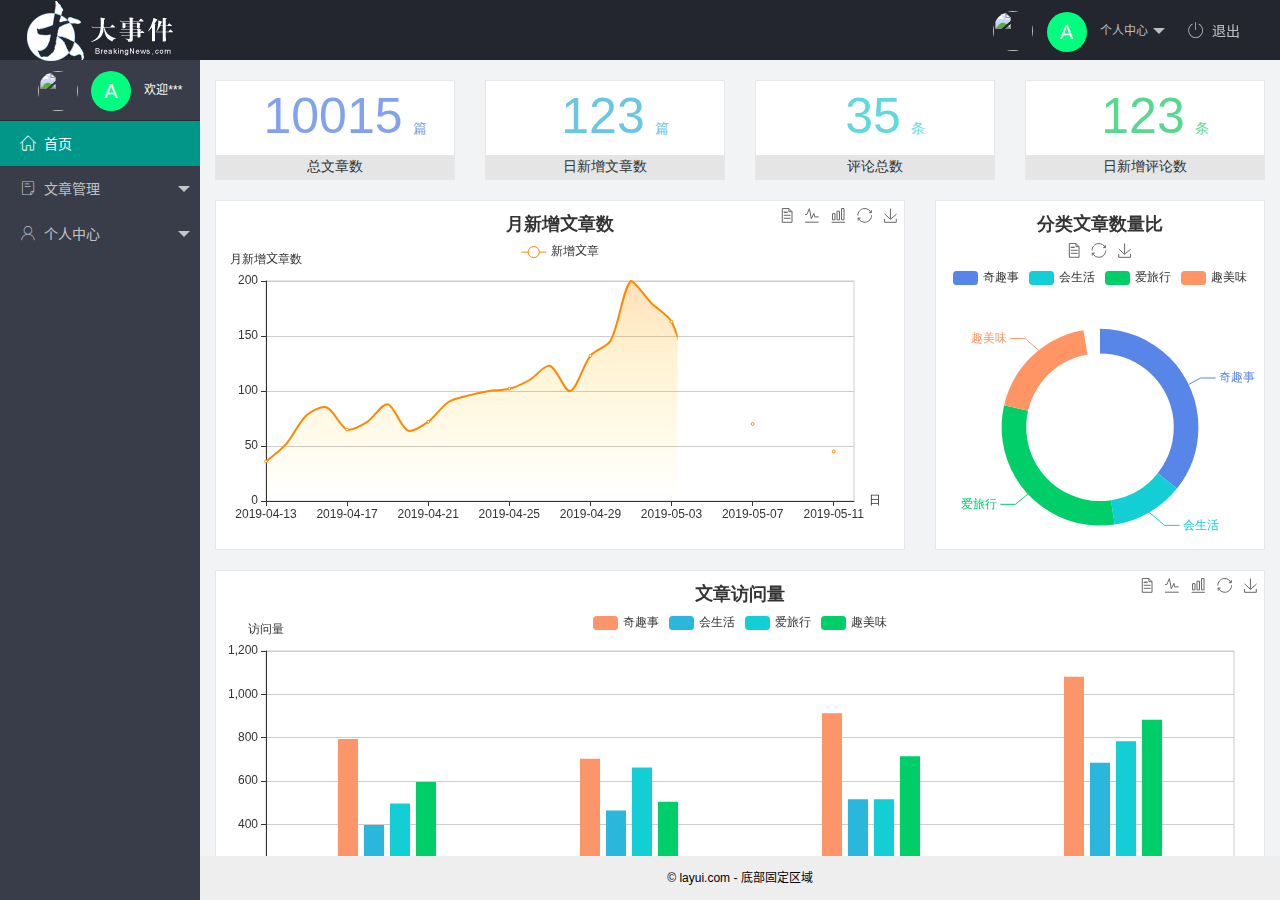
==== commit 08a9af63: "完成了个人中心部分" ====
--- a/index.html
+++ b/index.html
@@ -22,14 +22,14 @@
             <ul class="layui-nav layui-layout-right">
                 <li class="layui-nav-item">
                     <a href="javascript:;" class="userinfo">
-                        <img src="./assets/images/logo.png" class="layui-nav-img">
+                        <img src="http://t.cn/RCzsdCq" class="layui-nav-img" />
                         <span class="user-avatar">A</span>
                         个人中心
                     </a>
                     <dl class="layui-nav-child">
-                        <dd><a href="">基本资料</a></dd>
-                        <dd><a href="">更换头像</a></dd>
-                        <dd><a href="">重置密码</a></dd>
+                        <dd><a href="./user/user_ihfo.html" target="fm">基本资料</a></dd>
+                        <dd><a href="./user/user_avatar.html" target="fm">更换头像</a></dd>
+                        <dd><a href="./user/user_pwd.html" target="fm">重置密码</a></dd>
                     </dl>
                 </li>
                 <li class="layui-nav-item">
@@ -41,7 +41,7 @@
         <div class="layui-side layui-bg-black">
             <div class="layui-side-scroll">
                 <div class="userinfo">
-                    <img src="./assets/images/logo.png" class="layui-nav-img">
+                    <img src="http://t.cn/RCzsdCq" class="layui-nav-img" />
                     <span class="user-avatar">A</span>
                     <span id="welcome">欢迎***</span>
                 </div>
@@ -60,9 +60,12 @@
                     <li class="layui-nav-item">
                         <a href="javascript:;"><span class="iconfont icon-user"></span>个人中心</a>
                         <dl class="layui-nav-child">
-                            <dd><a href="javascript:;"><i class="layui-icon layui-icon-app"></i>基本资料</a></dd>
-                            <dd><a href="javascript:;"><i class="layui-icon layui-icon-app"></i>更换头像</a></dd>
-                            <dd><a href="javascript:;"><i class="layui-icon layui-icon-app"></i>重置密码</a></dd>
+                            <dd><a href="./user/user_ihfo.html" target="fm"><i
+                                        class="layui-icon layui-icon-app"></i>基本资料</a></dd>
+                            <dd><a href="./user/user_avatar.html" target="fm"><i
+                                        class="layui-icon layui-icon-app"></i>更换头像</a></dd>
+                            <dd><a href="./user/user_pwd.html" target="fm"><i
+                                        class="layui-icon layui-icon-app"></i>重置密码</a></dd>
                         </dl>
                     </li>
                 </ul>
